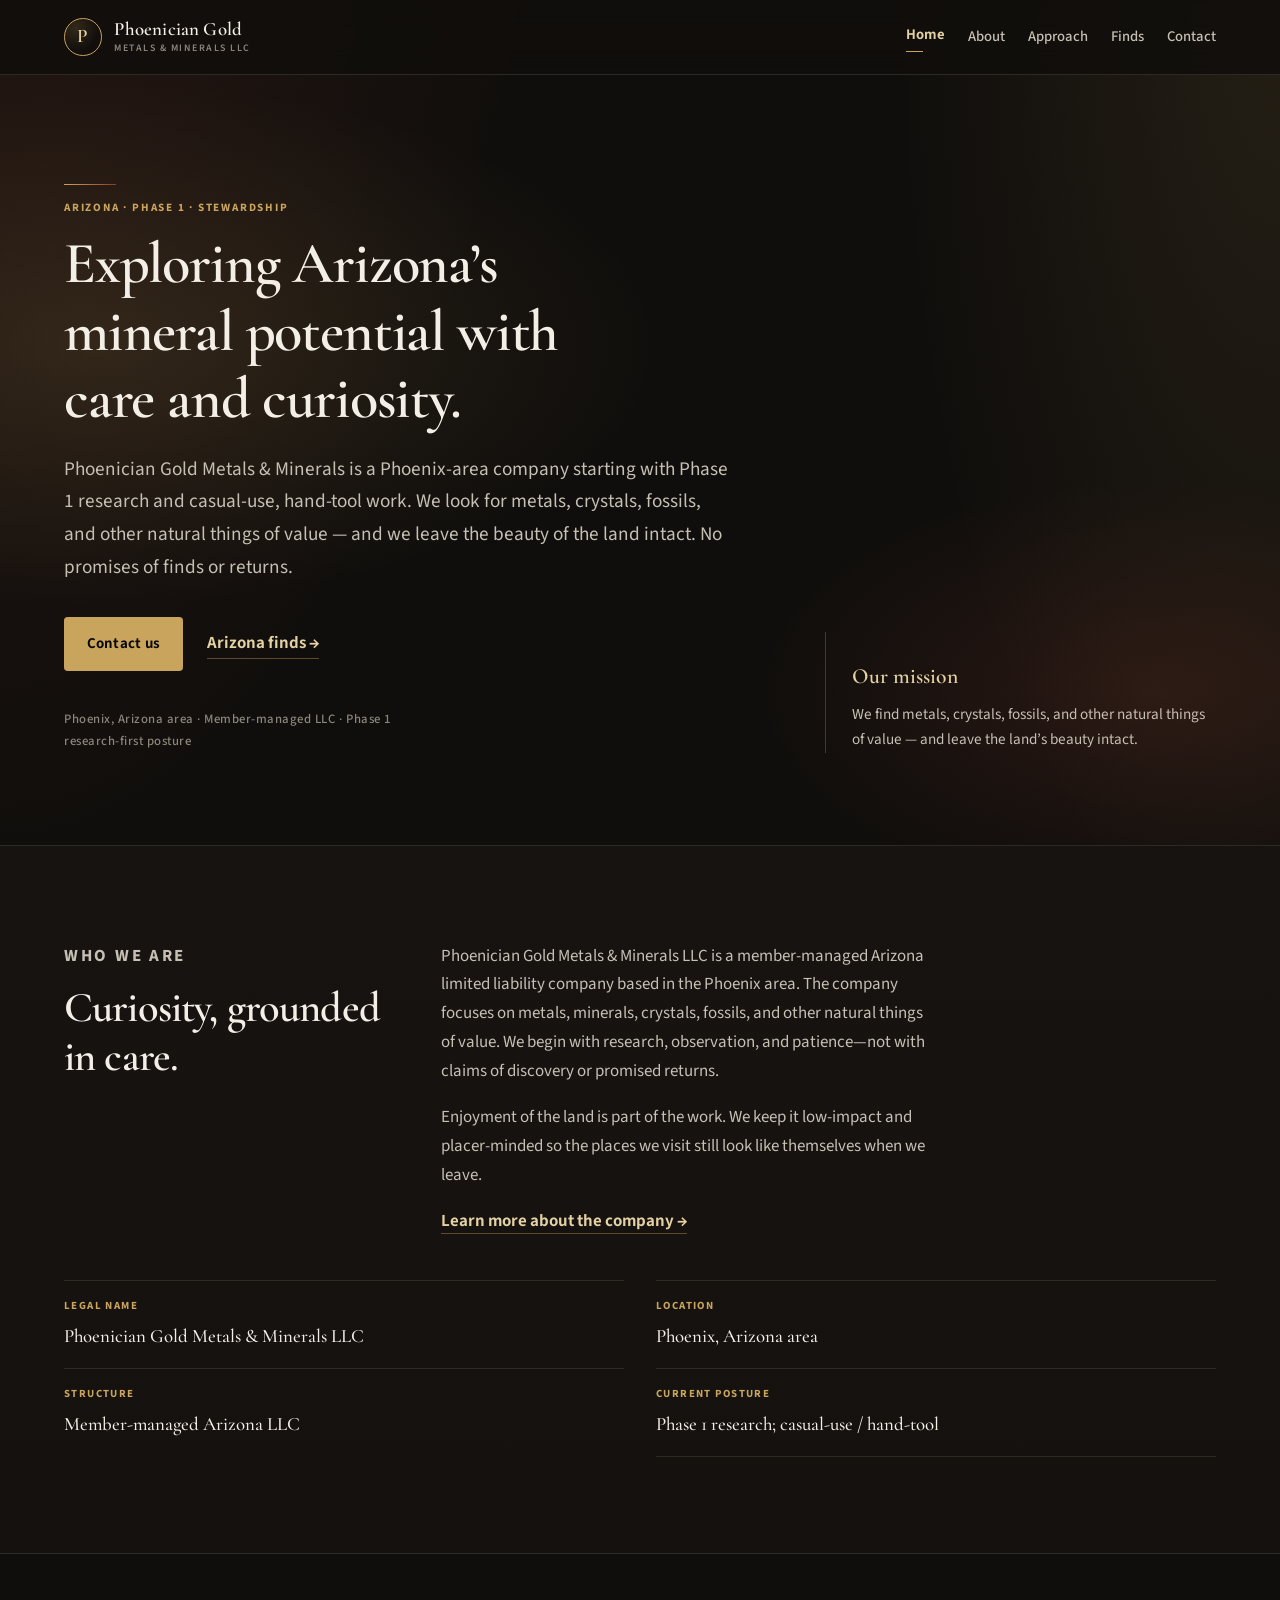
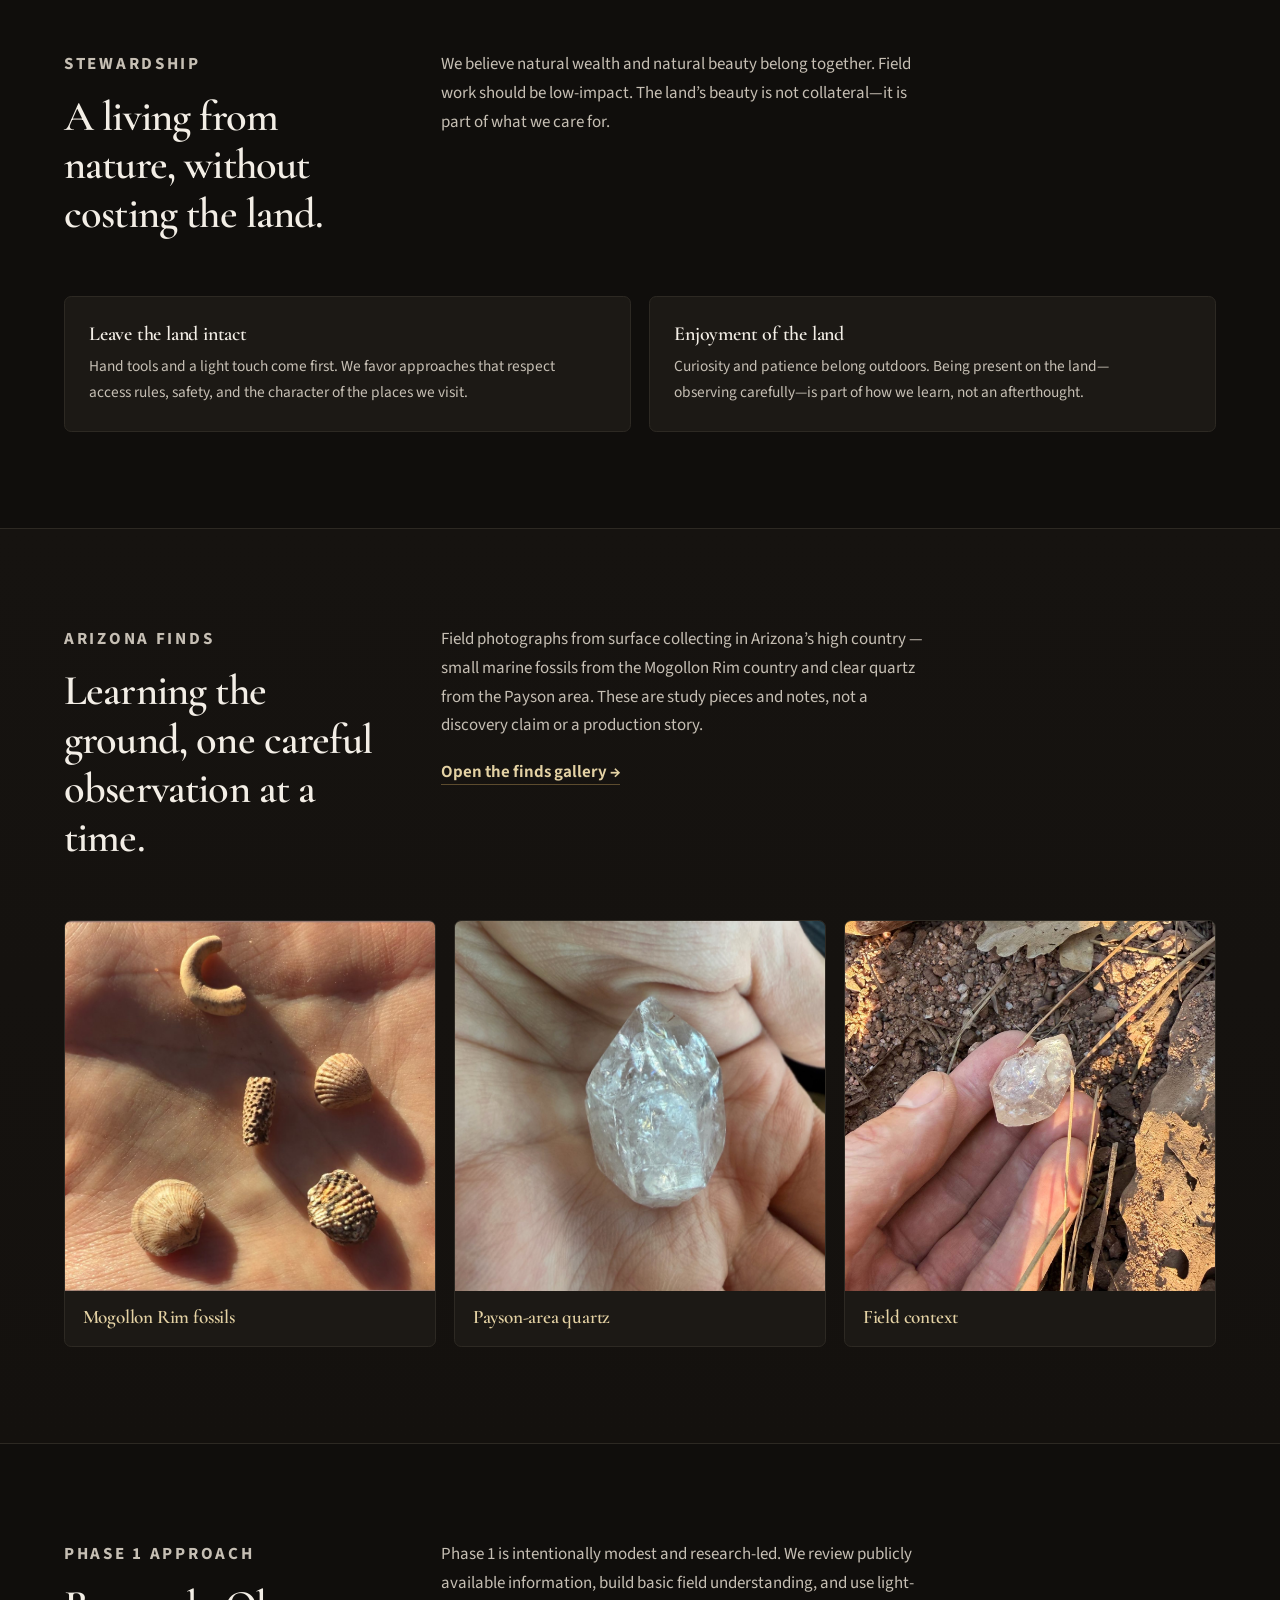
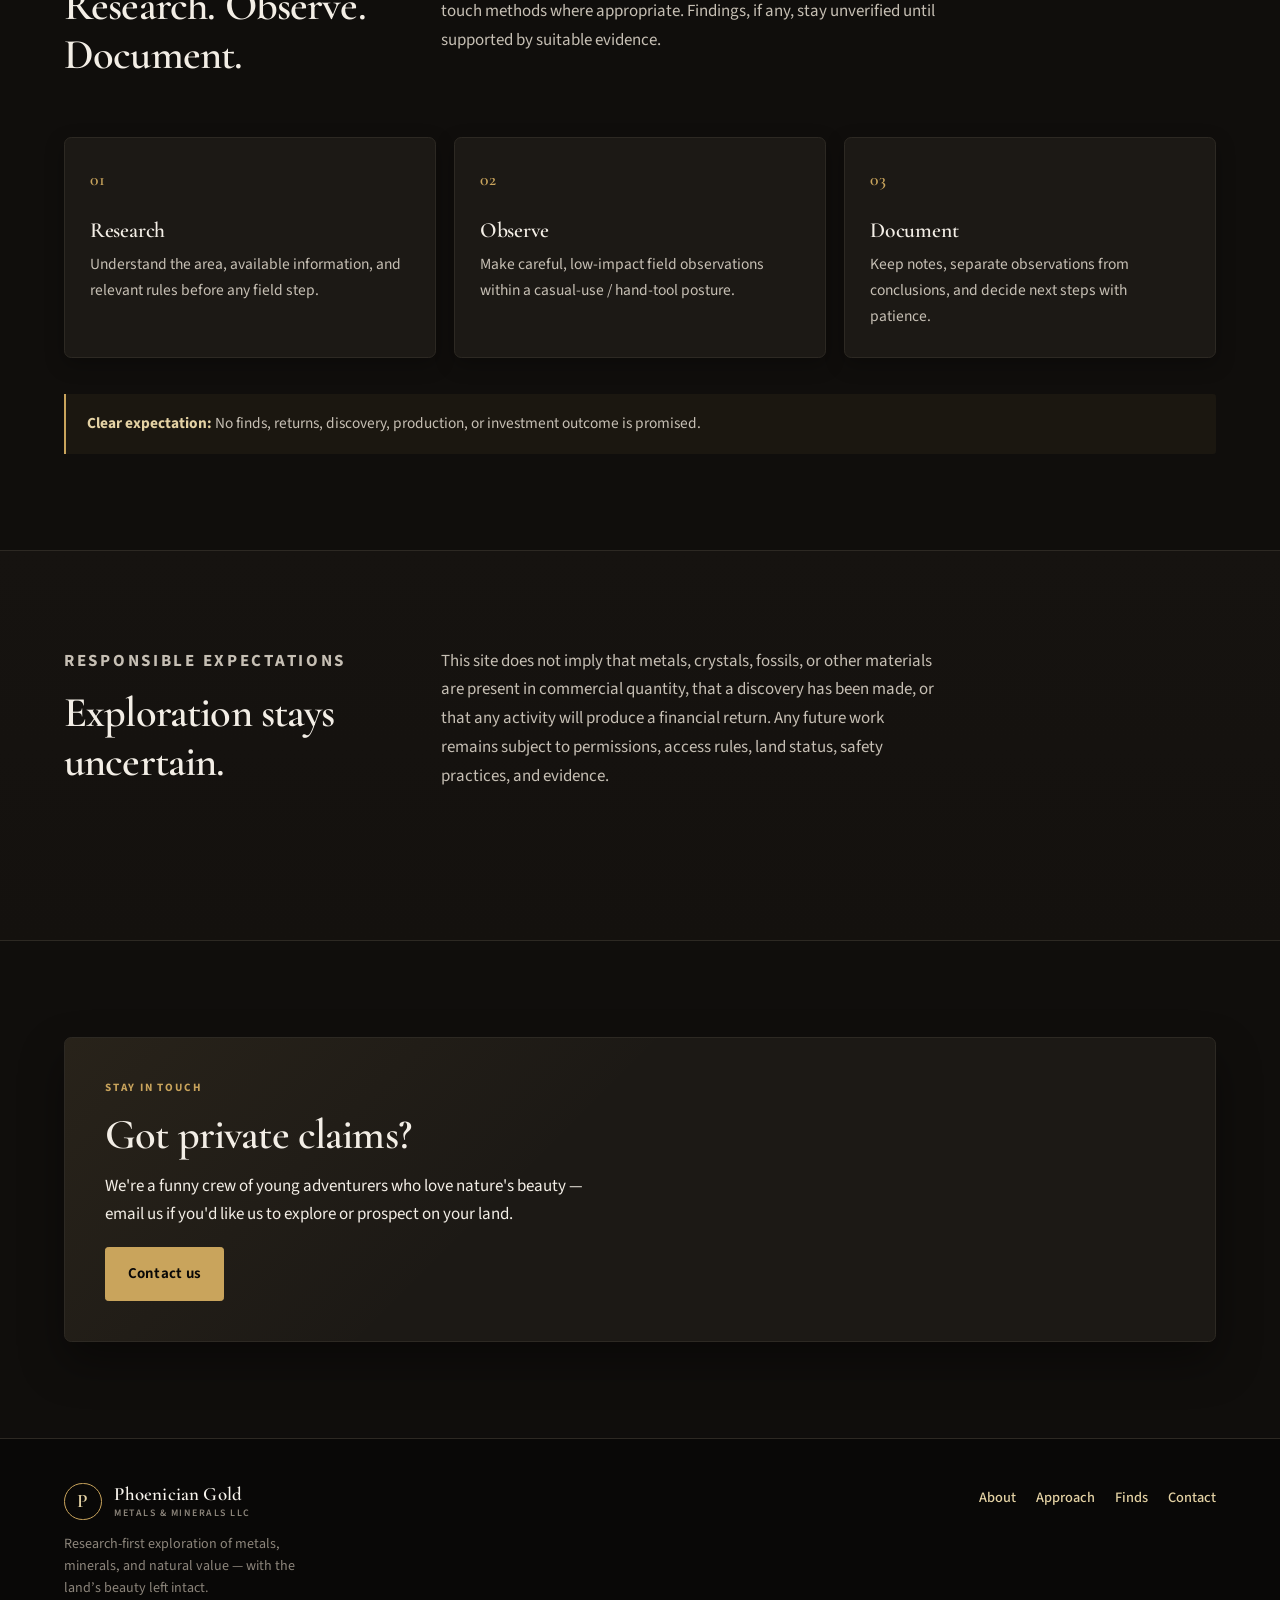
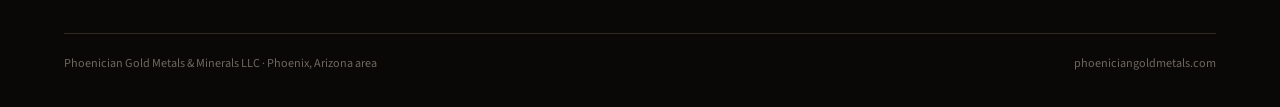
==== index.html @ 5706ebe1 "Update contact copy: live email invite for private claims Remove pending-mailbox wording; invite pri" ====
<!doctype html>
<html lang="en">
<head>
  <meta charset="utf-8">
  <meta name="viewport" content="width=device-width, initial-scale=1">
  <meta name="theme-color" content="#100e0c">
  <title>Phoenician Gold Metals & Minerals LLC | Arizona Mineral Exploration</title>
  <meta name="description" content="Phoenix-area company exploring metals, crystals, fossils, and other natural things of value with research-first Phase 1 care and a commitment to leave the land’s beauty intact. No promises of finds or returns.">
  <meta property="og:title" content="Phoenician Gold Metals & Minerals LLC | Arizona Mineral Exploration">
  <meta property="og:description" content="Phoenix-area company exploring metals, crystals, fossils, and other natural things of value with research-first Phase 1 care and a commitment to leave the land’s beauty intact. No promises of finds or returns.">
  <meta property="og:type" content="website">
  <meta property="og:url" content="https://phoeniciangoldmetals.com/">
  <link rel="stylesheet" href="css/styles.css">
</head>
<body>
  <a class="skip-link" href="#main-content">Skip to content</a>
  <header class="site-header">
    <div class="container nav-wrap">
      <a class="brand" href="index.html" aria-label="Phoenician Gold Metals & Minerals LLC home">
        <span class="brand-mark" aria-hidden="true">P</span>
        <span class="brand-text">
          <span class="brand-name">Phoenician Gold</span>
          <span class="brand-place">Metals &amp; Minerals LLC</span>
        </span>
      </a>
      <input class="nav-toggle-input" type="checkbox" id="nav-toggle">
      <label class="nav-toggle" for="nav-toggle" aria-label="Menu" aria-controls="site-nav"><span></span></label>
      <nav class="site-nav" id="site-nav" aria-label="Primary navigation">
        <ul class="nav-list">
          <li><a href="index.html" aria-current="page">Home</a></li>
          <li><a href="about.html">About</a></li>
          <li><a href="approach.html">Approach</a></li>
          <li><a href="finds.html">Finds</a></li>
          <li><a href="contact.html">Contact</a></li>
        </ul>
      </nav>
    </div>
  </header>

  <main id="main-content">
    <section class="hero">
      <div class="container hero-grid">
        <div class="hero-copy">
          <p class="eyebrow">Arizona · Phase 1 · Stewardship</p>
          <h1>Exploring Arizona’s mineral potential with care and curiosity.</h1>
          <p class="lede">Phoenician Gold Metals &amp; Minerals is a Phoenix-area company starting with Phase 1 research and casual-use, hand-tool work. We look for metals, crystals, fossils, and other natural things of value — and we leave the beauty of the land intact. No promises of finds or returns.</p>
          <div class="actions">
            <a class="button" href="contact.html">Contact us</a>
            <a class="text-link" href="finds.html">Arizona finds <span aria-hidden="true">→</span></a>
          </div>
          <p class="trust-line">Phoenix, Arizona area · Member-managed LLC · Phase 1 research-first posture</p>
        </div>
        <aside class="hero-aside" aria-label="Mission">
          <strong>Our mission</strong>
          <p>We find metals, crystals, fossils, and other natural things of value — and leave the land’s beauty intact.</p>
        </aside>
      </div>
    </section>

    <section class="section section-alt section-rule">
      <div class="container">
        <div class="section-intro">
          <div>
            <p class="eyebrow">Who we are</p>
            <h2>Curiosity, grounded in care.</h2>
          </div>
          <div>
            <p>Phoenician Gold Metals &amp; Minerals LLC is a member-managed Arizona limited liability company based in the Phoenix area. The company focuses on metals, minerals, crystals, fossils, and other natural things of value. We begin with research, observation, and patience—not with claims of discovery or promised returns.</p>
            <p>Enjoyment of the land is part of the work. We keep it low-impact and placer-minded so the places we visit still look like themselves when we leave.</p>
            <a class="text-link" href="about.html">Learn more about the company <span aria-hidden="true">→</span></a>
          </div>
        </div>
        <dl class="stat-list stat-grid">
          <div>
            <dt>Legal name</dt>
            <dd>Phoenician Gold Metals &amp; Minerals LLC</dd>
          </div>
          <div>
            <dt>Location</dt>
            <dd>Phoenix, Arizona area</dd>
          </div>
          <div>
            <dt>Structure</dt>
            <dd>Member-managed Arizona LLC</dd>
          </div>
          <div>
            <dt>Current posture</dt>
            <dd>Phase 1 research; casual-use / hand-tool</dd>
          </div>
        </dl>
      </div>
    </section>

    <section class="section section-rule">
      <div class="container">
        <div class="section-intro">
          <div>
            <p class="eyebrow">Stewardship</p>
            <h2>A living from nature, without costing the land.</h2>
          </div>
          <div>
            <p>We believe natural wealth and natural beauty belong together. Field work should be low-impact. The land’s beauty is not collateral—it is part of what we care for.</p>
          </div>
        </div>
        <div class="steward-band">
          <article class="steward-item">
            <h3>Leave the land intact</h3>
            <p>Hand tools and a light touch come first. We favor approaches that respect access rules, safety, and the character of the places we visit.</p>
          </article>
          <article class="steward-item">
            <h3>Enjoyment of the land</h3>
            <p>Curiosity and patience belong outdoors. Being present on the land—observing carefully—is part of how we learn, not an afterthought.</p>
          </article>
        </div>
      </div>
    </section>

    <section class="section section-alt section-rule">
      <div class="container">
        <div class="section-intro">
          <div>
            <p class="eyebrow">Arizona finds</p>
            <h2>Learning the ground, one careful observation at a time.</h2>
          </div>
          <div>
            <p>Field photographs from surface collecting in Arizona’s high country — small marine fossils from the Mogollon Rim country and clear quartz from the Payson area. These are study pieces and notes, not a discovery claim or a production story.</p>
            <a class="text-link" href="finds.html">Open the finds gallery <span aria-hidden="true">→</span></a>
          </div>
        </div>
        <div class="teaser-grid">
          <a class="teaser-card" href="finds.html#fossils">
            <div class="find-frame">
              <img src="images/finds/fossils-hand.jpg" alt="Small marine fossils held in an open palm" width="660" height="1173" loading="lazy">
            </div>
            <h3>Mogollon Rim fossils</h3>
          </a>
          <a class="teaser-card" href="finds.html#quartz">
            <div class="find-frame">
              <img src="images/finds/quartz-palm.jpg" alt="Clear quartz crystal point resting in a palm" width="800" height="1067" loading="lazy">
            </div>
            <h3>Payson-area quartz</h3>
          </a>
          <a class="teaser-card" href="finds.html#quartz">
            <div class="find-frame find-frame-low">
              <img src="images/finds/quartz-field.jpg" alt="Clear quartz crystal on reddish Arizona soil among pine needles" width="800" height="1067" loading="lazy">
            </div>
            <h3>Field context</h3>
          </a>
        </div>
      </div>
    </section>

    <section class="section section-rule">
      <div class="container">
        <div class="section-intro">
          <div>
            <p class="eyebrow">Phase 1 approach</p>
            <h2>Research. Observe. Document.</h2>
          </div>
          <div>
            <p>Phase 1 is intentionally modest and research-led. We review publicly available information, build basic field understanding, and use light-touch methods where appropriate. Findings, if any, stay unverified until supported by suitable evidence.</p>
          </div>
        </div>
        <div class="cards">
          <article class="card">
            <span class="card-number">01</span>
            <h3>Research</h3>
            <p>Understand the area, available information, and relevant rules before any field step.</p>
          </article>
          <article class="card">
            <span class="card-number">02</span>
            <h3>Observe</h3>
            <p>Make careful, low-impact field observations within a casual-use / hand-tool posture.</p>
          </article>
          <article class="card">
            <span class="card-number">03</span>
            <h3>Document</h3>
            <p>Keep notes, separate observations from conclusions, and decide next steps with patience.</p>
          </article>
        </div>
        <div class="callout">
          <strong>Clear expectation:</strong> No finds, returns, discovery, production, or investment outcome is promised.
        </div>
      </div>
    </section>

    <section class="section section-alt section-rule">
      <div class="container section-intro">
        <div>
          <p class="eyebrow">Responsible expectations</p>
          <h2>Exploration stays uncertain.</h2>
        </div>
        <div>
          <p>This site does not imply that metals, crystals, fossils, or other materials are present in commercial quantity, that a discovery has been made, or that any activity will produce a financial return. Any future work remains subject to permissions, access rules, land status, safety practices, and evidence.</p>
        </div>
      </div>
    </section>

    <section class="section section-rule cta-band">
      <div class="container contact-panel">
        <p class="eyebrow">Stay in touch</p>
        <h2>Got private claims?</h2>
        <p>We're a funny crew of young adventurers who love nature's beauty — email us if you'd like us to explore or prospect on your land.</p>
        <a class="button" href="contact.html">Contact us</a>
      </div>
    </section>
  </main>

  <footer class="site-footer">
    <div class="container">
      <div class="footer-grid">
        <div>
          <a class="brand" href="index.html">
            <span class="brand-mark" aria-hidden="true">P</span>
            <span class="brand-text">
              <span class="brand-name">Phoenician Gold</span>
              <span class="brand-place">Metals &amp; Minerals LLC</span>
            </span>
          </a>
          <p>Research-first exploration of metals, minerals, and natural value — with the land’s beauty left intact.</p>
        </div>
        <ul class="footer-links">
          <li><a href="about.html">About</a></li>
          <li><a href="approach.html">Approach</a></li>
          <li><a href="finds.html">Finds</a></li>
          <li><a href="contact.html">Contact</a></li>
        </ul>
      </div>
      <div class="footer-bottom">
        <span>Phoenician Gold Metals &amp; Minerals LLC · Phoenix, Arizona area</span>
        <span>phoeniciangoldmetals.com</span>
      </div>
    </div>
  </footer>
</body>
</html>
---- css/styles.css ----
/* Phoenician Gold Metals & Minerals LLC — dark Arizona theme */
@import url("https://fonts.googleapis.com/css2?family=Cormorant+Garamond:ital,wght@0,500;0,600;0,700;1,500;1,600&family=Source+Sans+3:ital,wght@0,400;0,500;0,600;0,700;1,400&display=swap");

:root {
  --void: #090807;
  --charcoal: #100e0c;
  --obsidian: #161310;
  --panel: #1c1915;
  --panel-2: #221e19;
  --ink: #f3eee6;
  --ink-soft: #c6bfb4;
  --ink-muted: #8c857b;
  --line: #2d2923;
  --line-gold: rgba(201, 164, 92, 0.28);
  --gold: #c9a45c;
  --gold-deep: #9a7840;
  --gold-soft: #e4d2a4;
  --canyon: #8a3d2d;
  --canyon-deep: #5a261d;
  --ember: #6e3226;
  --white: #f7f3ec;
  --max: 72rem;
  --radius: 0.2rem;
  --radius-lg: 0.45rem;
  --shadow: 0 1.25rem 2.75rem rgba(0, 0, 0, 0.38);
  --shadow-sm: 0 0.4rem 1.2rem rgba(0, 0, 0, 0.28);
  --header-h: 4.6rem;
}

*, *::before, *::after { box-sizing: border-box; }

html {
  scroll-behavior: smooth;
  color-scheme: dark;
  background: var(--void);
}

body {
  margin: 0;
  color: var(--ink);
  background:
    radial-gradient(ellipse 80% 50% at 0% -10%, rgba(138, 61, 45, 0.24), transparent 55%),
    radial-gradient(ellipse 60% 40% at 100% 0%, rgba(201, 164, 92, 0.11), transparent 50%),
    var(--charcoal);
  font-family: "Source Sans 3", ui-sans-serif, system-ui, -apple-system, "Segoe UI", sans-serif;
  font-size: 1.0625rem;
  line-height: 1.7;
  -webkit-font-smoothing: antialiased;
  text-rendering: optimizeLegibility;
}

img, svg { display: block; max-width: 100%; height: auto; }

h1, h2, h3, h4, p, ul, ol, dl { margin-top: 0; }

h1, h2, h3 {
  color: var(--ink);
  font-family: "Cormorant Garamond", "Times New Roman", serif;
  font-weight: 600;
  letter-spacing: -0.02em;
  line-height: 1.15;
}

h1 {
  font-size: clamp(2.35rem, 5.4vw, 3.65rem);
  max-width: 20ch;
  margin-bottom: 1.3rem;
}

h2 {
  font-size: clamp(1.85rem, 3.6vw, 2.65rem);
  margin-bottom: 0.85rem;
}

h3 {
  font-size: 1.35rem;
  margin-bottom: 0.5rem;
  letter-spacing: -0.01em;
}

p { max-width: 62ch; margin-bottom: 1.1rem; }
p:last-child { margin-bottom: 0; }

a {
  color: var(--gold);
  text-underline-offset: 0.2em;
  transition: color 0.15s ease;
}
a:hover { color: var(--gold-soft); }

:focus-visible {
  outline: 2px solid var(--gold);
  outline-offset: 3px;
}

.skip-link {
  position: absolute;
  left: 1rem;
  top: -6rem;
  z-index: 100;
  padding: 0.65rem 1rem;
  border-radius: var(--radius);
  color: var(--void);
  background: var(--gold);
  font-weight: 600;
  text-decoration: none;
}
.skip-link:focus { top: 1rem; }

.visually-hidden {
  position: absolute;
  width: 1px;
  height: 1px;
  padding: 0;
  margin: -1px;
  overflow: hidden;
  clip: rect(0, 0, 0, 0);
  white-space: nowrap;
  border: 0;
}

.container {
  width: min(calc(100% - 2.75rem), var(--max));
  margin-inline: auto;
}

/* ——— Header ——— */
.site-header {
  position: sticky;
  top: 0;
  z-index: 50;
  border-bottom: 1px solid var(--line);
  background: rgba(16, 14, 12, 0.88);
  backdrop-filter: blur(14px);
  -webkit-backdrop-filter: blur(14px);
}

.nav-wrap {
  display: flex;
  align-items: center;
  justify-content: space-between;
  gap: 1.5rem;
  min-height: var(--header-h);
}

.brand {
  display: inline-flex;
  align-items: center;
  gap: 0.8rem;
  color: var(--ink);
  text-decoration: none;
}
.brand:hover { color: var(--ink); }

.brand-mark {
  display: grid;
  place-items: center;
  width: 2.35rem;
  height: 2.35rem;
  border: 1px solid var(--gold);
  border-radius: 50%;
  color: var(--gold-soft);
  font-family: "Cormorant Garamond", Georgia, serif;
  font-size: 1.2rem;
  font-weight: 600;
  background: radial-gradient(circle at 30% 25%, rgba(201, 164, 92, 0.18), transparent 62%);
}

.brand-text { display: grid; line-height: 1.15; }

.brand-name {
  font-family: "Cormorant Garamond", Georgia, serif;
  font-size: 1.18rem;
  font-weight: 600;
  letter-spacing: 0.01em;
}

.brand-place {
  margin-top: 0.16rem;
  color: var(--ink-muted);
  font-size: 0.62rem;
  font-weight: 600;
  letter-spacing: 0.15em;
  text-transform: uppercase;
}

.nav-toggle-input {
  position: absolute;
  width: 1px;
  height: 1px;
  overflow: hidden;
  clip: rect(0 0 0 0);
}

.nav-toggle {
  display: none;
  width: 2.6rem;
  height: 2.4rem;
  border: 1px solid var(--line);
  border-radius: var(--radius);
  background: var(--panel);
  cursor: pointer;
}

.nav-toggle span,
.nav-toggle span::before,
.nav-toggle span::after {
  display: block;
  width: 1.1rem;
  height: 1.5px;
  margin-inline: auto;
  background: var(--gold-soft);
  position: relative;
}
.nav-toggle span::before,
.nav-toggle span::after {
  content: "";
  position: absolute;
  left: 0;
}
.nav-toggle span::before { top: -6px; }
.nav-toggle span::after { top: 6px; }

.nav-list {
  display: flex;
  align-items: center;
  gap: clamp(0.7rem, 1.8vw, 1.7rem);
  margin: 0;
  padding: 0;
  list-style: none;
}

.nav-list a {
  display: block;
  padding: 0.45rem 0;
  color: var(--ink-soft);
  font-size: 0.92rem;
  font-weight: 500;
  text-decoration: none;
  transition: color 0.15s ease;
}
.nav-list a:hover { color: var(--ink); }
.nav-list a[aria-current="page"] {
  color: var(--gold-soft);
  font-weight: 650;
}
.nav-list a[aria-current="page"]::after {
  display: block;
  width: 1.1rem;
  height: 1px;
  margin-top: 0.22rem;
  background: var(--gold);
  content: "";
}

/* ——— Type helpers ——— */
.eyebrow {
  margin-bottom: 0.85rem;
  color: var(--gold);
  font-size: 0.7rem;
  font-weight: 700;
  letter-spacing: 0.16em;
  text-transform: uppercase;
}

.lede {
  color: var(--ink-soft);
  font-size: clamp(1.06rem, 1.9vw, 1.2rem);
  line-height: 1.7;
  max-width: 48rem;
}

/* ——— Hero ——— */
.hero {
  position: relative;
  padding: clamp(4rem, 9vw, 7.25rem) 0 clamp(3.75rem, 8vw, 5.75rem);
  overflow: hidden;
}

.hero::before {
  position: absolute;
  inset: 0;
  background:
    radial-gradient(ellipse 70% 55% at 8% 35%, rgba(201, 164, 92, 0.14), transparent 62%),
    radial-gradient(ellipse 45% 40% at 90% 80%, rgba(110, 50, 38, 0.28), transparent 68%);
  pointer-events: none;
  content: "";
}

.hero-grid {
  position: relative;
  display: grid;
  align-items: end;
  grid-template-columns: minmax(0, 1.2fr) minmax(15rem, 0.7fr);
  gap: clamp(2rem, 7vw, 6.5rem);
}

.hero-copy { position: relative; padding-top: 0.5rem; }

.hero-copy::before {
  position: absolute;
  top: -0.35rem;
  left: 0;
  width: 3.25rem;
  height: 1px;
  background: linear-gradient(90deg, var(--gold), var(--canyon));
  content: "";
}

.hero-aside {
  padding: 1.65rem 0 0 1.65rem;
  border-left: 1px solid var(--line-gold);
}

.hero-aside p {
  color: var(--ink-soft);
  font-size: 0.95rem;
  line-height: 1.65;
}

.hero-aside strong {
  display: block;
  margin-bottom: 0.45rem;
  color: var(--gold-soft);
  font-family: "Cormorant Garamond", Georgia, serif;
  font-size: 1.35rem;
  font-weight: 600;
}

.actions {
  display: flex;
  align-items: center;
  flex-wrap: wrap;
  gap: 1rem 1.5rem;
  margin-top: 2.1rem;
}

.button {
  display: inline-block;
  padding: 0.82rem 1.35rem;
  border: 1px solid var(--gold);
  border-radius: var(--radius);
  color: var(--void);
  background: var(--gold);
  font-size: 0.94rem;
  font-weight: 650;
  letter-spacing: 0.02em;
  text-decoration: none;
  transition: background 0.15s ease, border-color 0.15s ease, color 0.15s ease, transform 0.15s ease;
}
.button:hover {
  border-color: var(--gold-soft);
  color: var(--void);
  background: var(--gold-soft);
}
.button:active { transform: translateY(1px); }

.button-ghost {
  color: var(--gold-soft);
  background: transparent;
}
.button-ghost:hover {
  color: var(--void);
  background: var(--gold-soft);
}

.text-link {
  color: var(--gold-soft);
  font-weight: 650;
  text-decoration: none;
  border-bottom: 1px solid rgba(201, 164, 92, 0.4);
}
.text-link:hover {
  color: var(--ink);
  border-bottom-color: var(--ink);
}

.trust-line {
  margin-top: 2.4rem;
  color: var(--ink-muted);
  font-size: 0.8rem;
  font-weight: 500;
  letter-spacing: 0.04em;
}

/* ——— Sections ——— */
.section { padding: clamp(3.75rem, 8vw, 6rem) 0; }
.section-alt {
  background: linear-gradient(180deg, var(--obsidian), #14110e);
}
.section-rule { border-top: 1px solid var(--line); }

.section-intro {
  display: grid;
  grid-template-columns: minmax(11rem, 0.42fr) minmax(0, 1fr);
  gap: clamp(1.5rem, 4vw, 3.25rem);
  margin-bottom: 2.75rem;
  align-items: start;
}

.section-intro h2 { max-width: 16ch; }
.section-intro p {
  color: var(--ink-soft);
  font-size: 1.06rem;
}

/* ——— Cards ——— */
.cards {
  display: grid;
  grid-template-columns: repeat(3, 1fr);
  gap: 1.15rem;
}

.card {
  padding: 1.7rem 1.55rem;
  border: 1px solid var(--line);
  border-radius: var(--radius-lg);
  background: var(--panel);
  box-shadow: var(--shadow-sm);
}

.section-alt .card { background: var(--panel-2); }

.card-number {
  display: block;
  margin-bottom: 1.4rem;
  color: var(--gold);
  font-family: "Cormorant Garamond", Georgia, serif;
  font-size: 1.1rem;
  font-weight: 600;
  letter-spacing: 0.04em;
}

.card p {
  margin-bottom: 0;
  color: var(--ink-soft);
  font-size: 0.97rem;
}

/* ——— Callout ——— */
.callout {
  margin-top: 2.25rem;
  padding: 1.1rem 1.3rem;
  border-left: 2px solid var(--gold);
  border-radius: 0 var(--radius) var(--radius) 0;
  color: var(--ink-soft);
  background: rgba(201, 164, 92, 0.06);
  font-size: 0.96rem;
  line-height: 1.6;
}
.callout strong { color: var(--gold-soft); }

/* ——— Stewardship band ——— */
.steward-band {
  display: grid;
  grid-template-columns: repeat(2, 1fr);
  gap: 1.15rem;
}

.steward-item {
  padding: 1.6rem 1.5rem;
  border: 1px solid var(--line);
  border-radius: var(--radius-lg);
  background: var(--panel);
}

.steward-item h3 {
  margin-bottom: 0.45rem;
  font-size: 1.25rem;
}

.steward-item p {
  margin: 0;
  color: var(--ink-soft);
  font-size: 0.96rem;
}

/* ——— Page hero ——— */
.page-hero {
  padding: clamp(3.4rem, 8vw, 5.5rem) 0 3.15rem;
  border-bottom: 1px solid var(--line);
  background:
    radial-gradient(ellipse 50% 80% at 100% 0%, rgba(201, 164, 92, 0.08), transparent 55%),
    radial-gradient(ellipse 40% 50% at 0% 100%, rgba(110, 50, 38, 0.14), transparent 60%);
}

.page-hero h1 {
  max-width: 18ch;
  margin-bottom: 1rem;
}

.page-hero .lede { max-width: 44rem; }

/* ——— Prose ——— */
.prose { padding: clamp(3.25rem, 6.5vw, 5rem) 0; }

.prose-grid {
  display: grid;
  grid-template-columns: minmax(11rem, 0.4fr) minmax(0, 1fr);
  gap: clamp(1.5rem, 4vw, 3.25rem);
  align-items: start;
}

.prose h2 { font-size: clamp(1.65rem, 2.6vw, 2.05rem); }
.prose h3 { margin-top: 2rem; }
.prose p, .prose li { color: var(--ink-soft); }
.prose ul { padding-left: 1.25rem; margin-bottom: 1.1rem; }
.prose li { margin-bottom: 0.4rem; }

/* ——— Stats ——— */
.stat-list {
  display: grid;
  gap: 0;
  margin: 0;
}

.stat-list div {
  padding: 1rem 0;
  border-top: 1px solid var(--line);
}
.stat-list div:last-child { border-bottom: 1px solid var(--line); }

.stat-list dt {
  color: var(--gold);
  font-size: 0.68rem;
  font-weight: 700;
  letter-spacing: 0.13em;
  text-transform: uppercase;
}

.stat-list dd {
  margin: 0.28rem 0 0;
  color: var(--ink);
  font-family: "Cormorant Garamond", Georgia, serif;
  font-size: 1.18rem;
  font-weight: 500;
}

.stat-list.stat-grid {
  display: grid;
  grid-template-columns: repeat(2, 1fr);
  gap: 0 2rem;
}

/* ——— Contact panel ——— */
.contact-panel {
  max-width: 42rem;
  padding: clamp(1.6rem, 4vw, 2.5rem);
  border: 1px solid var(--line);
  border-radius: var(--radius-lg);
  background: var(--panel);
  box-shadow: var(--shadow);
}

.contact-panel h2 { margin-bottom: 0.75rem; }

.email {
  display: inline-block;
  margin: 0.5rem 0 1rem;
  color: var(--gold-soft);
  font-family: "Cormorant Garamond", Georgia, serif;
  font-size: clamp(1.2rem, 2.8vw, 1.7rem);
  font-weight: 600;
  letter-spacing: -0.01em;
  text-decoration: none;
  word-break: break-all;
}
.email:hover { color: var(--gold); }

.pending {
  color: var(--ink-soft);
  font-size: 0.92rem;
  line-height: 1.6;
}

.pending strong { color: var(--gold-soft); }

/* ——— CTA band ——— */
.cta-band .contact-panel {
  max-width: none;
  background:
    linear-gradient(135deg, rgba(201, 164, 92, 0.07), transparent 42%),
    var(--panel);
}

/* ——— Finds gallery ——— */
.finds-intro {
  max-width: 48rem;
}

.finds-block + .finds-block {
  margin-top: clamp(3rem, 6vw, 4.5rem);
}

.finds-block header {
  margin-bottom: 1.5rem;
}

.finds-grid {
  display: grid;
  grid-template-columns: repeat(2, 1fr);
  gap: 1.25rem;
}

.finds-grid-3 {
  grid-template-columns: repeat(3, 1fr);
}

.find-card {
  margin: 0;
  border: 1px solid var(--line);
  border-radius: var(--radius-lg);
  background: var(--panel);
  overflow: hidden;
  box-shadow: var(--shadow-sm);
}

.find-frame {
  background: var(--void);
  overflow: hidden;
}

.find-frame img {
  width: 100%;
  height: auto;
}

.teaser-card .find-frame {
  aspect-ratio: 1;
}

.teaser-card .find-frame img {
  width: 100%;
  height: 100%;
  object-fit: cover;
  object-position: center;
}

.teaser-card .find-frame-low img {
  object-position: center 72%;
}

.find-card figcaption {
  padding: 1.2rem 1.25rem 1.35rem;
}

.find-card h3 {
  margin-bottom: 0.4rem;
  font-size: 1.28rem;
}

.find-card p {
  margin: 0;
  color: var(--ink-soft);
  font-size: 0.94rem;
  max-width: none;
}

.find-meta {
  display: block;
  margin-bottom: 0.35rem;
  color: var(--gold);
  font-size: 0.68rem;
  font-weight: 700;
  letter-spacing: 0.12em;
  text-transform: uppercase;
}

.teaser-grid {
  display: grid;
  grid-template-columns: repeat(3, 1fr);
  gap: 1.15rem;
}

.teaser-card {
  display: block;
  text-decoration: none;
  color: inherit;
  border: 1px solid var(--line);
  border-radius: var(--radius-lg);
  overflow: hidden;
  background: var(--panel);
  transition: border-color 0.15s ease, transform 0.15s ease;
}
.teaser-card:hover {
  border-color: var(--line-gold);
  color: inherit;
  transform: translateY(-2px);
}

.teaser-card h3 {
  margin: 0;
  padding: 0.95rem 1.1rem 1.1rem;
  font-size: 1.2rem;
  color: var(--gold-soft);
}

/* ——— Footer ——— */
.site-footer {
  padding: 2.75rem 0 2rem;
  background: var(--void);
  color: var(--ink-muted);
  border-top: 1px solid var(--line);
}

.footer-grid {
  display: flex;
  align-items: flex-start;
  justify-content: space-between;
  gap: 2rem;
}

.site-footer .brand { color: var(--white); }
.site-footer .brand:hover { color: var(--white); }
.site-footer .brand-mark {
  border-color: var(--gold);
  color: var(--gold-soft);
  background: transparent;
}
.site-footer .brand-place,
.site-footer p {
  color: var(--ink-muted);
}
.site-footer p {
  margin: 0.85rem 0 0;
  font-size: 0.88rem;
  max-width: 34ch;
  line-height: 1.55;
}

.footer-links {
  display: flex;
  flex-wrap: wrap;
  gap: 0.85rem 1.25rem;
  margin: 0;
  padding: 0;
  list-style: none;
}
.footer-links a {
  color: var(--gold-soft);
  font-size: 0.9rem;
  font-weight: 500;
  text-decoration: none;
  border-bottom: 1px solid transparent;
}
.footer-links a:hover {
  color: var(--gold);
  border-bottom-color: rgba(201, 164, 92, 0.45);
}

.footer-bottom {
  display: flex;
  justify-content: space-between;
  gap: 1rem;
  margin-top: 2.1rem;
  padding-top: 1.25rem;
  border-top: 1px solid var(--line);
  color: #6d675e;
  font-size: 0.76rem;
}

/* ——— Responsive ——— */
@media (max-width: 880px) {
  .container { width: min(calc(100% - 2rem), var(--max)); }

  .nav-wrap {
    flex-wrap: wrap;
    min-height: 4.1rem;
    padding: 0.65rem 0;
  }

  .nav-toggle { display: grid; place-items: center; }

  .site-nav {
    display: none;
    flex-basis: 100%;
    padding-bottom: 0.75rem;
  }

  .nav-toggle-input:checked ~ .site-nav { display: block; }

  .nav-list {
    flex-direction: column;
    align-items: flex-start;
    gap: 0.15rem;
  }

  .nav-list a {
    padding: 0.55rem 0;
    font-size: 1rem;
  }

  .hero-grid,
  .section-intro,
  .prose-grid,
  .steward-band,
  .stat-list.stat-grid,
  .finds-grid,
  .finds-grid-3,
  .teaser-grid {
    grid-template-columns: 1fr;
    gap: 1.75rem;
  }

  .hero { padding-top: 3.25rem; }

  .hero-aside {
    padding: 1.35rem 0 0;
    border-top: 1px solid var(--line-gold);
    border-left: 0;
  }

  .section-intro { margin-bottom: 2rem; }
  .section-intro h2,
  .page-hero h1,
  h1 { max-width: none; }

  .cards { grid-template-columns: 1fr; }

  .footer-grid,
  .footer-bottom { flex-direction: column; }
}

@media (min-width: 640px) and (max-width: 880px) {
  .finds-grid,
  .teaser-grid { grid-template-columns: repeat(2, 1fr); }
}

@media (prefers-reduced-motion: reduce) {
  html { scroll-behavior: auto; }
  .button, a, .teaser-card { transition: none; }
  .teaser-card:hover { transform: none; }
}

@media (prefers-contrast: more) {
  :root {
    --ink-soft: #ddd6cb;
    --ink-muted: #b5aea3;
    --line: #5a5348;
    --gold: #e0be72;
  }
}
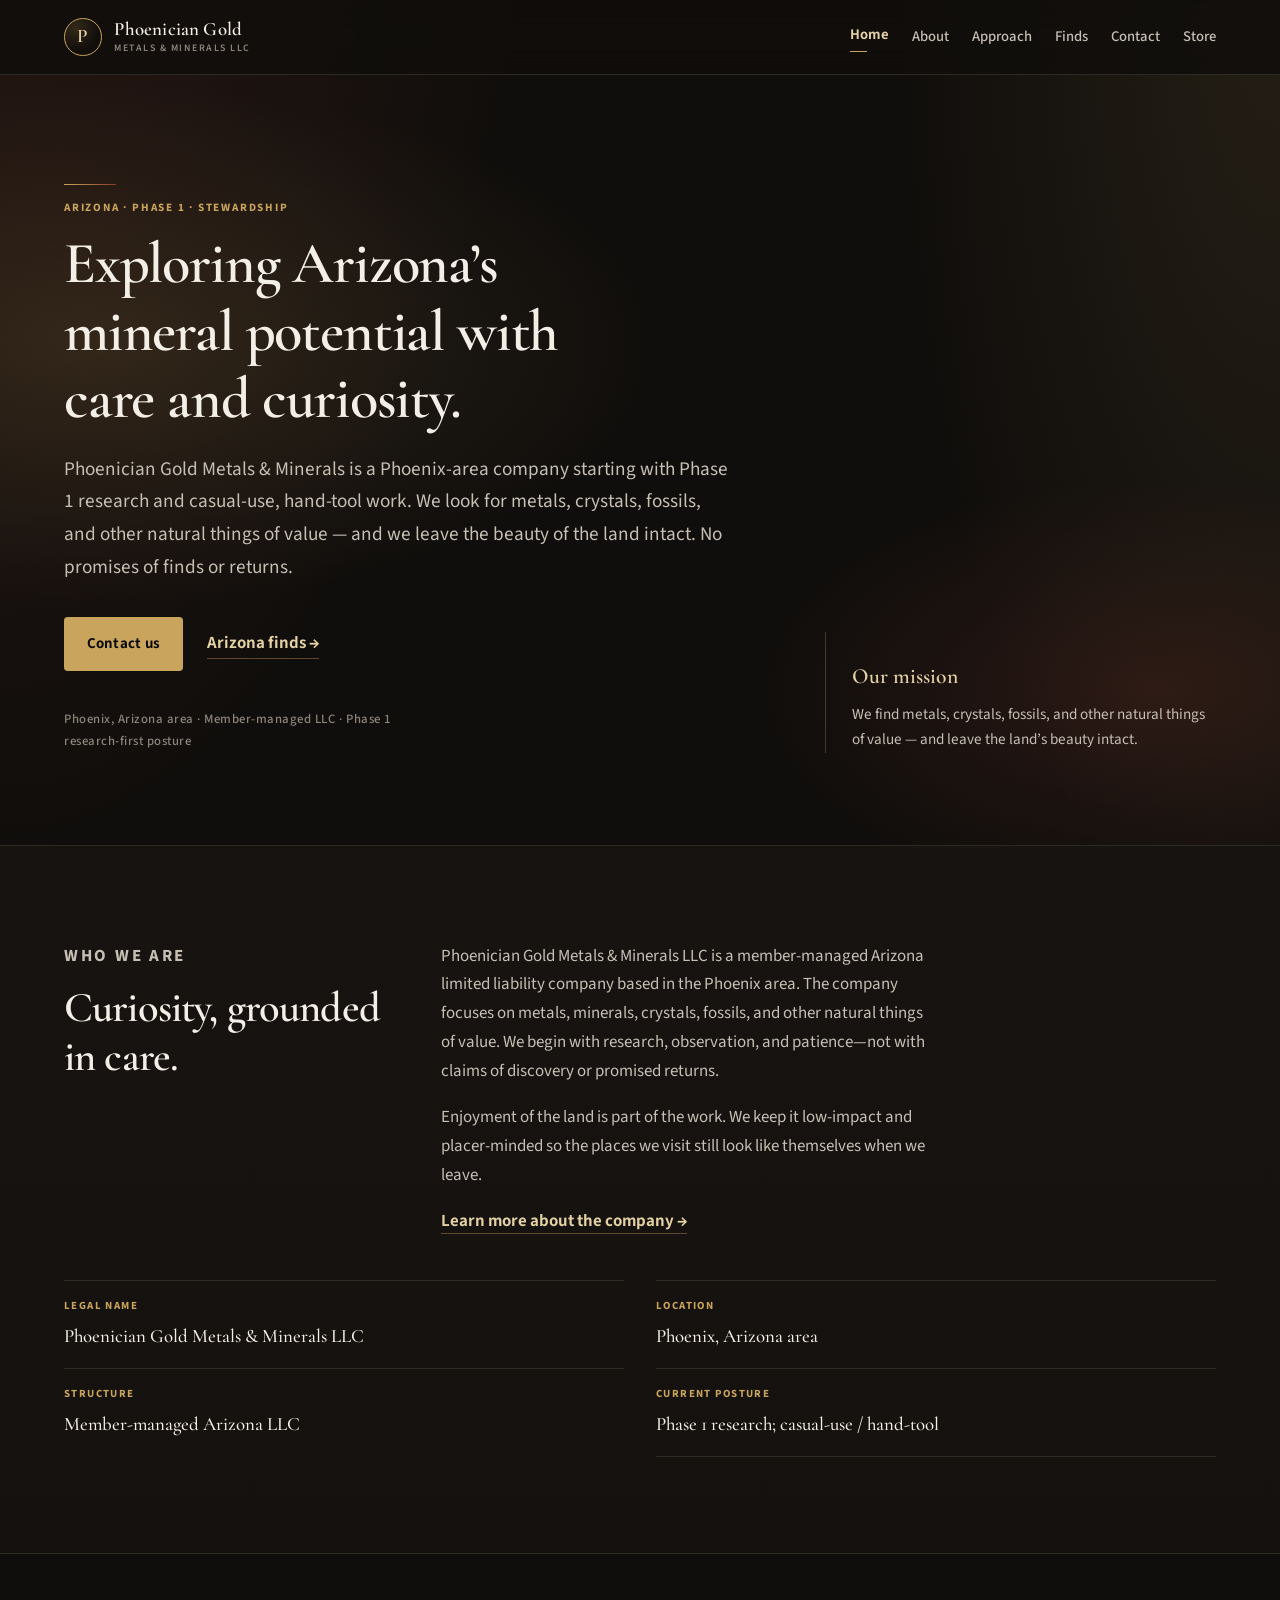
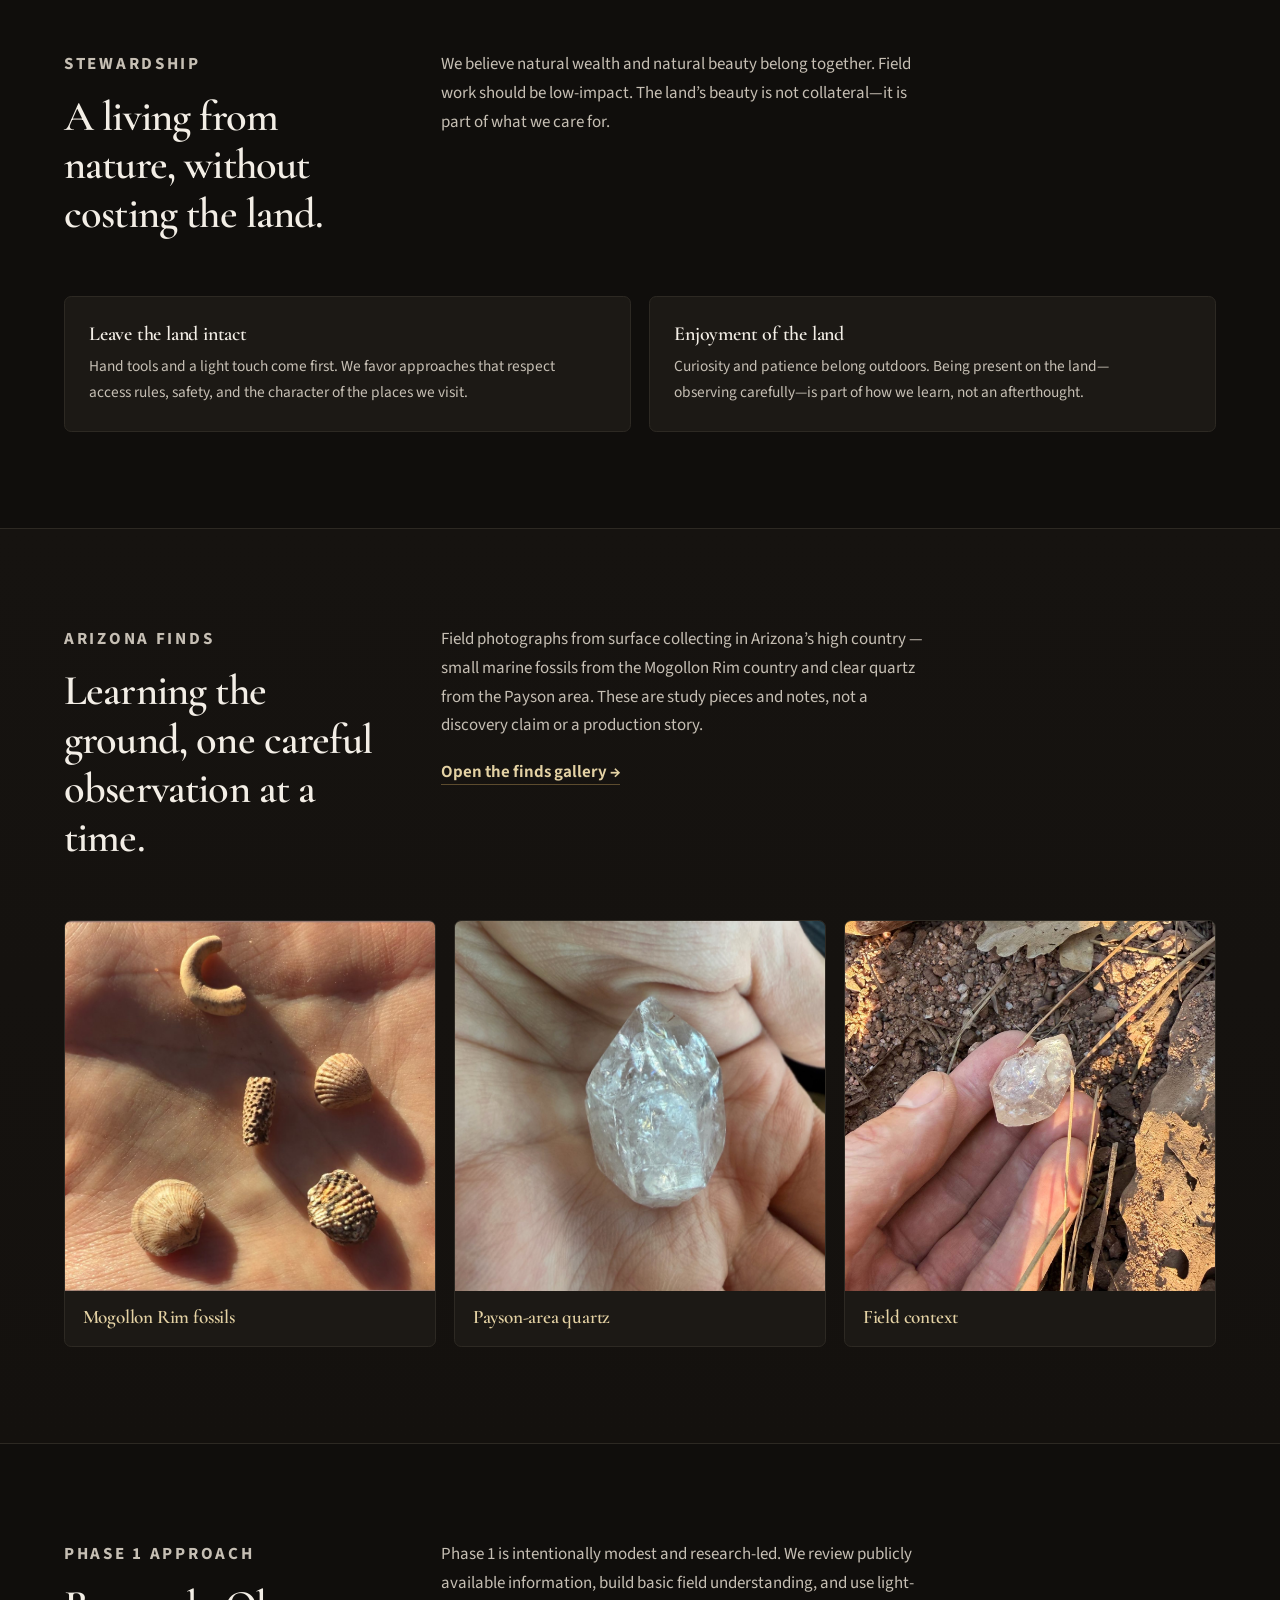
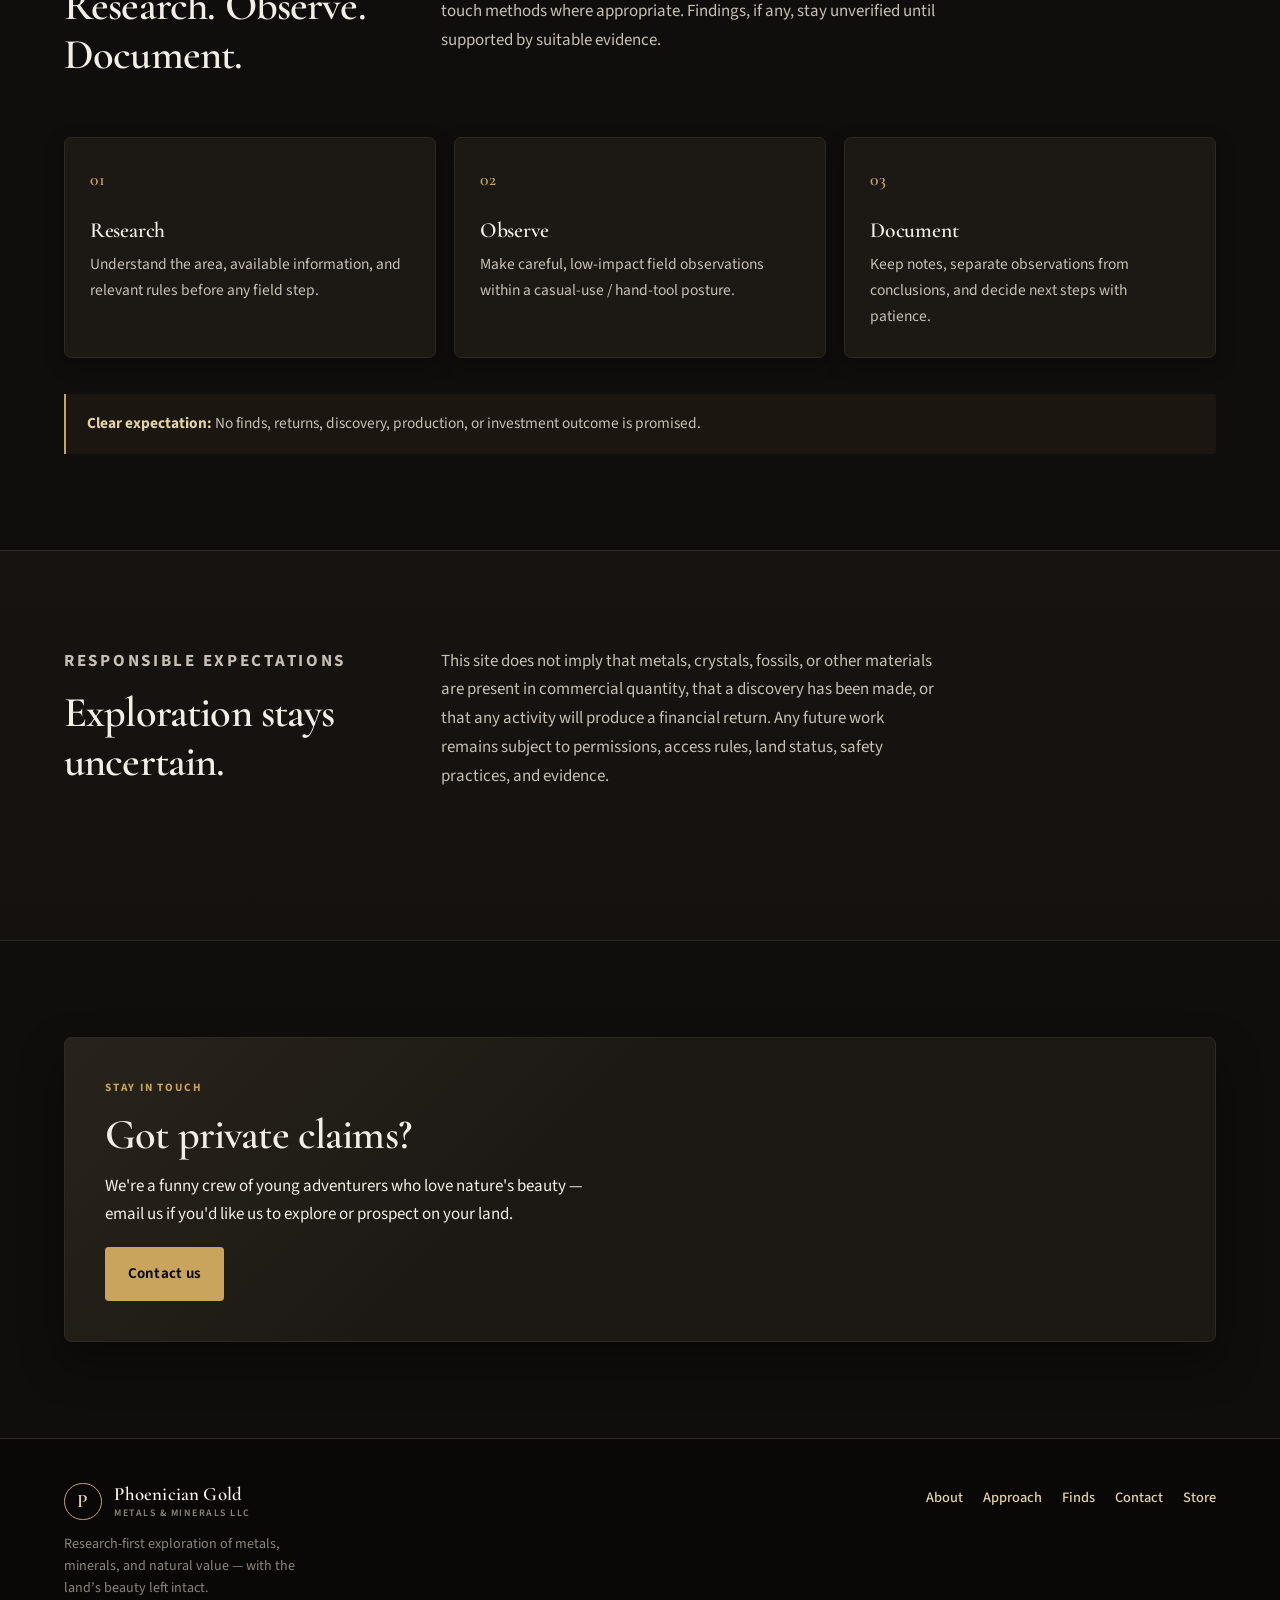
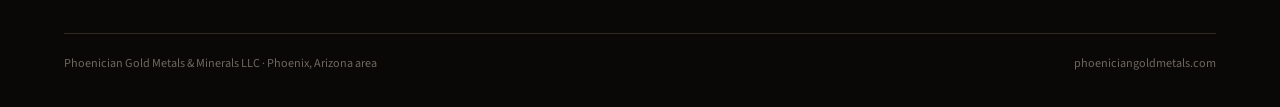
==== commit 233c085a: "Add a Phase 1 store page with placeholder product cards. Wire Store into the header and footer on ev" ====
--- a/index.html
+++ b/index.html
@@ -32,6 +32,7 @@
           <li><a href="approach.html">Approach</a></li>
           <li><a href="finds.html">Finds</a></li>
           <li><a href="contact.html">Contact</a></li>
+          <li><a href="store.html">Store</a></li>
         </ul>
       </nav>
     </div>
@@ -224,6 +225,7 @@
           <li><a href="approach.html">Approach</a></li>
           <li><a href="finds.html">Finds</a></li>
           <li><a href="contact.html">Contact</a></li>
+          <li><a href="store.html">Store</a></li>
         </ul>
       </div>
       <div class="footer-bottom">
--- a/css/styles.css
+++ b/css/styles.css
@@ -364,6 +364,22 @@
   background: var(--gold-soft);
 }
 
+.button-soon,
+a.button[aria-disabled="true"] {
+  color: var(--ink-muted);
+  background: transparent;
+  border-color: var(--line);
+  cursor: not-allowed;
+  pointer-events: none;
+}
+.button-soon:hover,
+a.button[aria-disabled="true"]:hover {
+  color: var(--ink-muted);
+  background: transparent;
+  border-color: var(--line);
+  transform: none;
+}
+
 .text-link {
   color: var(--gold-soft);
   font-weight: 650;
@@ -567,13 +583,6 @@
 }
 .email:hover { color: var(--gold); }
 
-.pending {
-  color: var(--ink-soft);
-  font-size: 0.92rem;
-  line-height: 1.6;
-}
-
-.pending strong { color: var(--gold-soft); }
 
 /* ——— CTA band ——— */
 .cta-band .contact-panel {
@@ -695,6 +704,74 @@
   color: var(--gold-soft);
 }
 
+/* ——— Store ——— */
+.product-grid {
+  display: grid;
+  grid-template-columns: repeat(2, minmax(0, 1fr));
+  gap: 1.15rem;
+}
+
+.product-card {
+  display: flex;
+  flex-direction: column;
+  margin: 0;
+  padding: 1.55rem 1.45rem 1.4rem;
+  border: 1px solid var(--line);
+  border-radius: var(--radius-lg);
+  background: var(--panel);
+  box-shadow: var(--shadow-sm);
+}
+
+.product-kind,
+.product-sku {
+  margin: 0;
+  color: var(--gold);
+  font-size: 0.68rem;
+  font-weight: 700;
+  letter-spacing: 0.12em;
+  text-transform: uppercase;
+}
+
+.product-kind { margin-bottom: 0.55rem; }
+
+.product-card h3 {
+  margin-bottom: 0.35rem;
+  font-size: 1.45rem;
+}
+
+.product-sku {
+  margin-bottom: 0.85rem;
+  color: var(--ink-muted);
+  letter-spacing: 0.08em;
+}
+
+.product-card > p:not(.product-kind):not(.product-sku) {
+  color: var(--ink-soft);
+  font-size: 0.96rem;
+}
+
+.product-foot {
+  display: flex;
+  flex-direction: column;
+  gap: 0.85rem;
+  margin-top: auto;
+  padding-top: 1.15rem;
+}
+
+.product-price {
+  margin: 0;
+  color: var(--gold-soft);
+  font-family: "Cormorant Garamond", Georgia, serif;
+  font-size: 1.35rem;
+  font-weight: 600;
+  letter-spacing: 0.04em;
+}
+
+.product-card .button-soon {
+  width: 100%;
+  text-align: center;
+}
+
 /* ——— Footer ——— */
 .site-footer {
   padding: 2.75rem 0 2rem;
@@ -797,7 +874,8 @@
   .stat-list.stat-grid,
   .finds-grid,
   .finds-grid-3,
-  .teaser-grid {
+  .teaser-grid,
+  .product-grid {
     grid-template-columns: 1fr;
     gap: 1.75rem;
   }
@@ -828,7 +906,7 @@
 
 @media (prefers-reduced-motion: reduce) {
   html { scroll-behavior: auto; }
-  .button, a, .teaser-card { transition: none; }
+  .button, a, .teaser-card, .button-soon { transition: none; }
   .teaser-card:hover { transform: none; }
 }
 
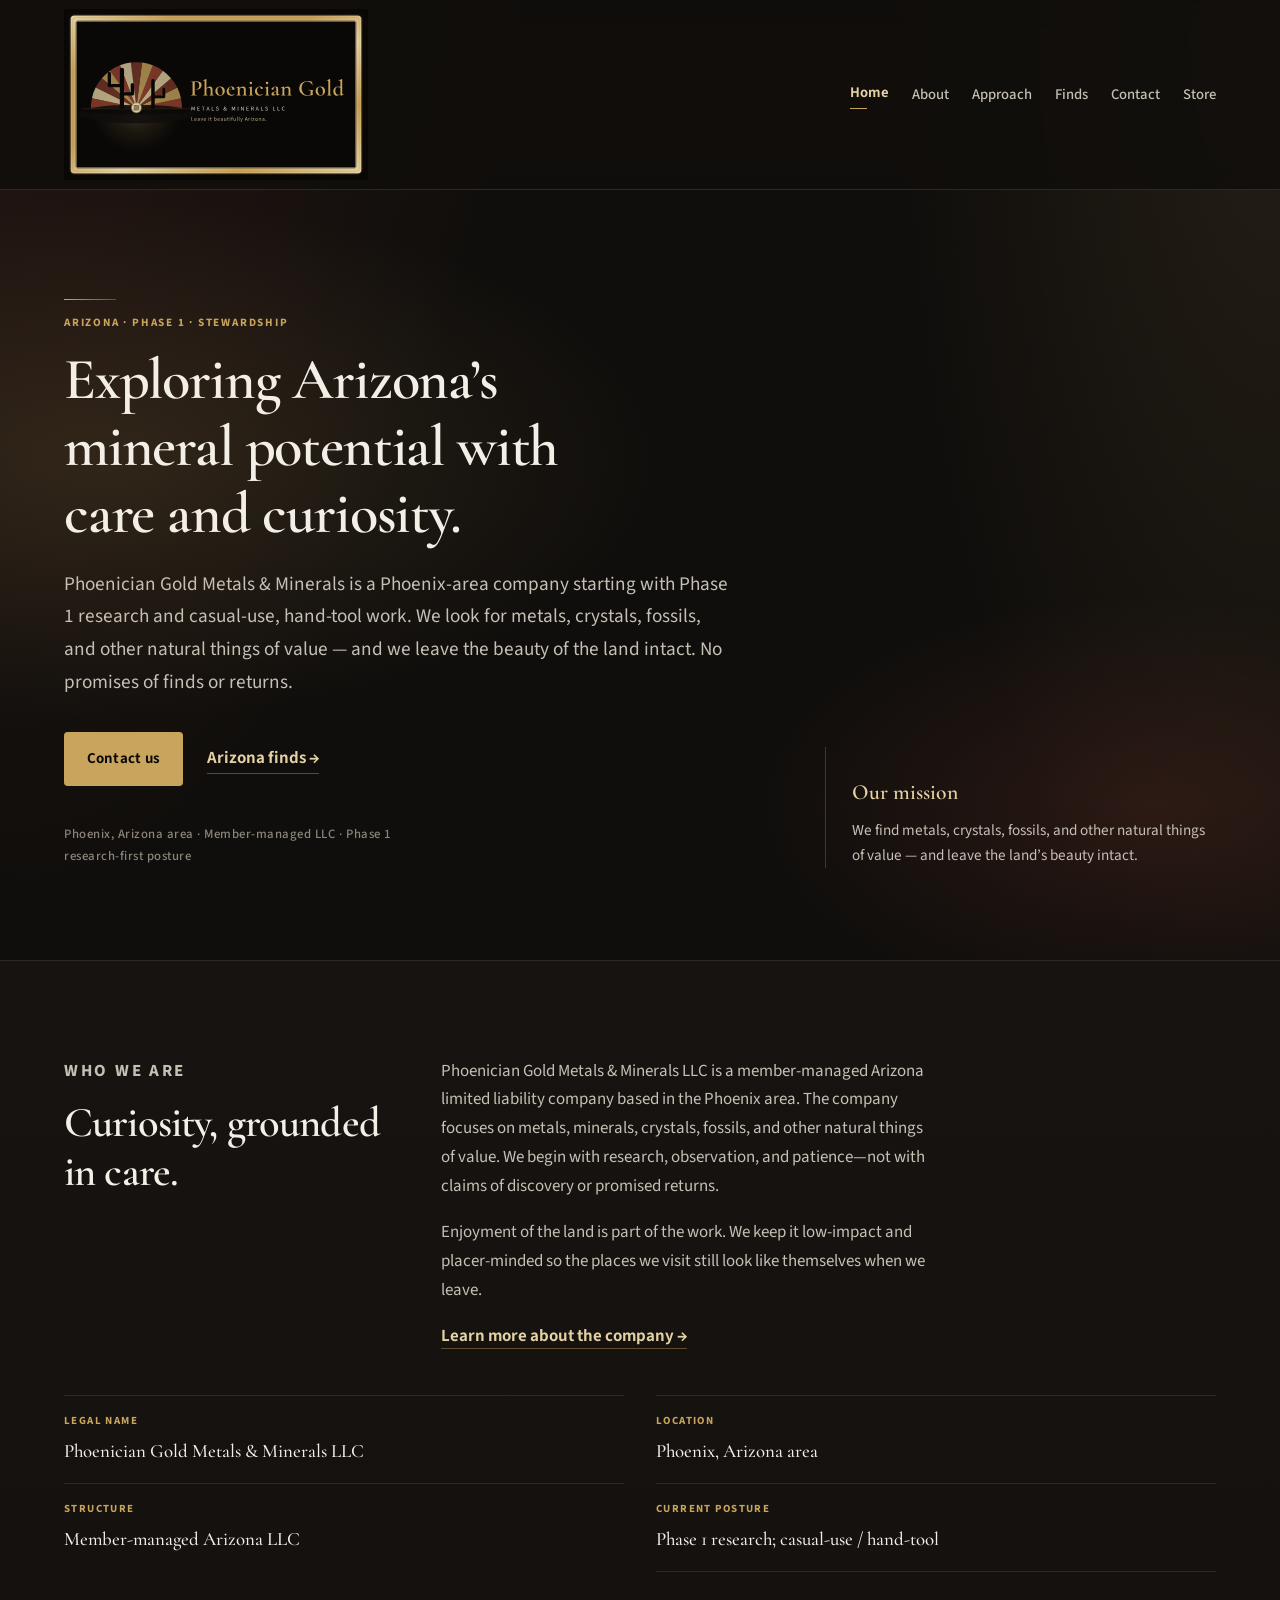
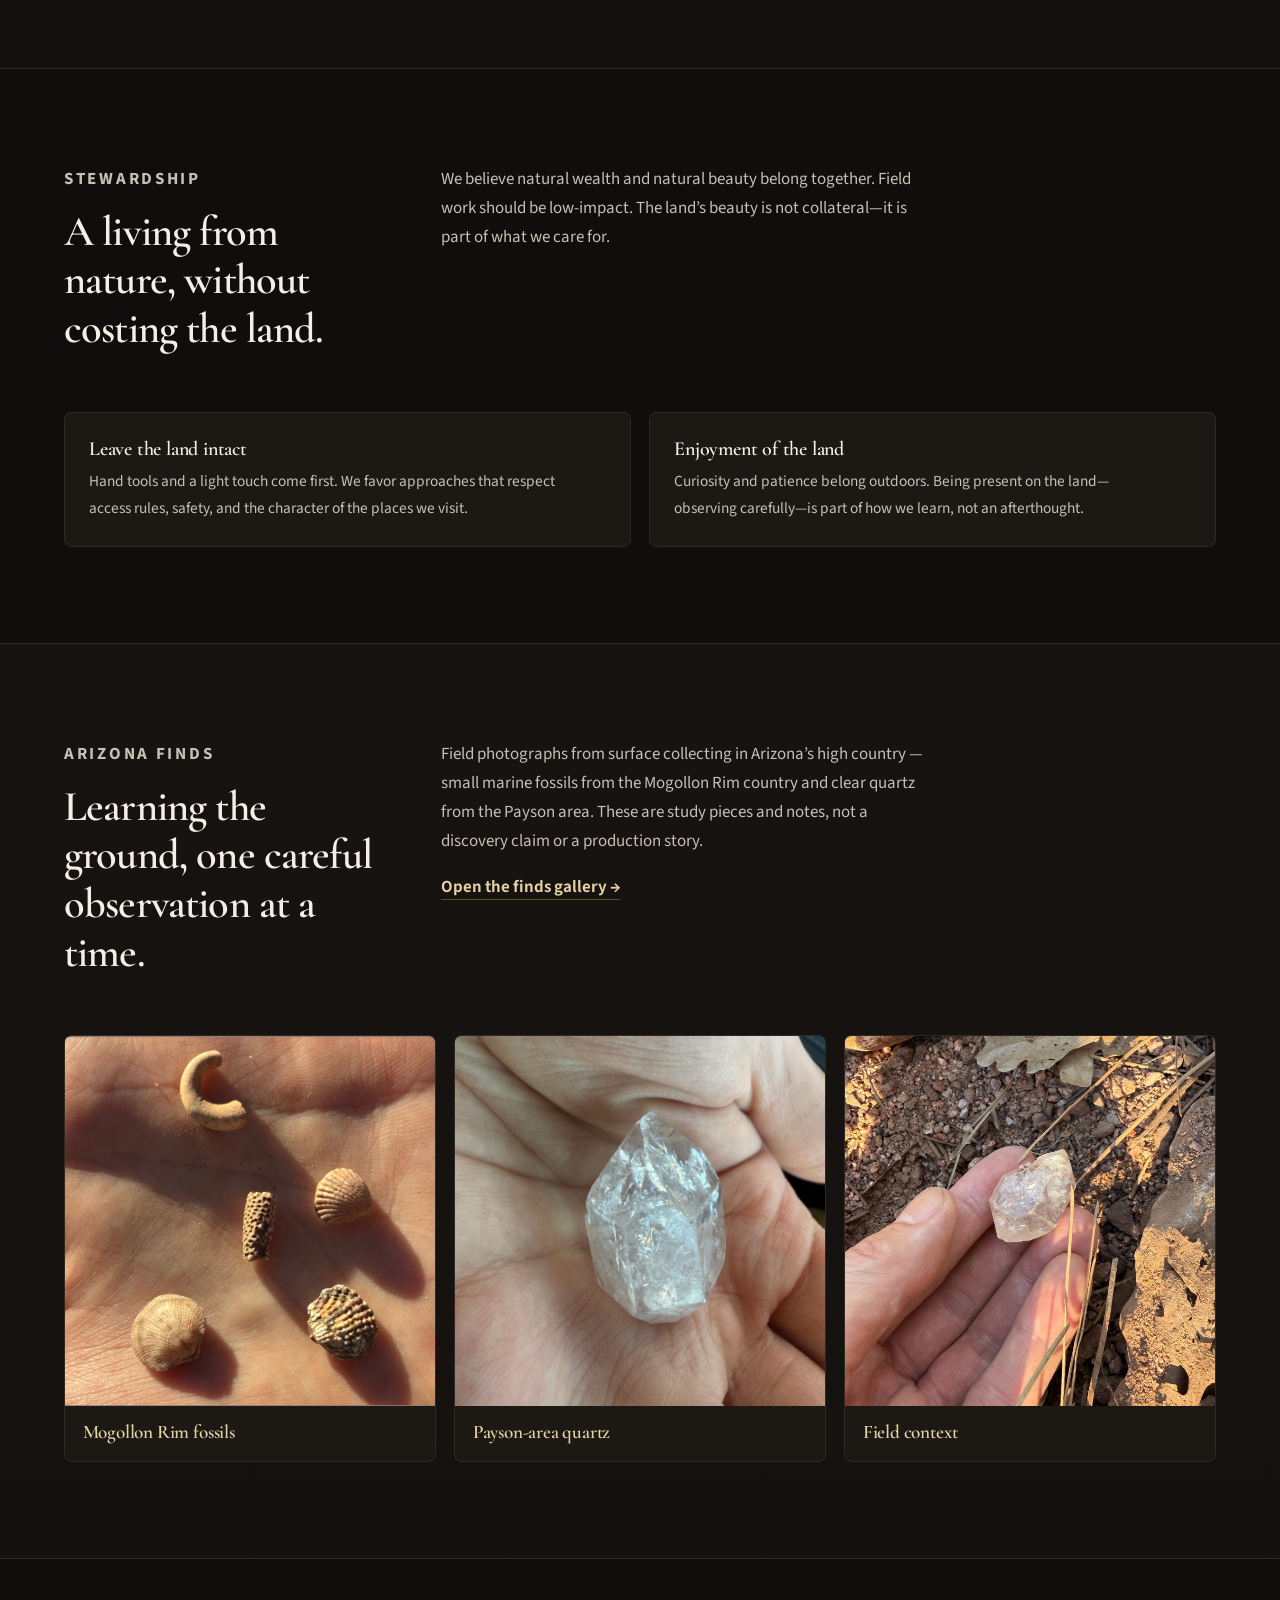
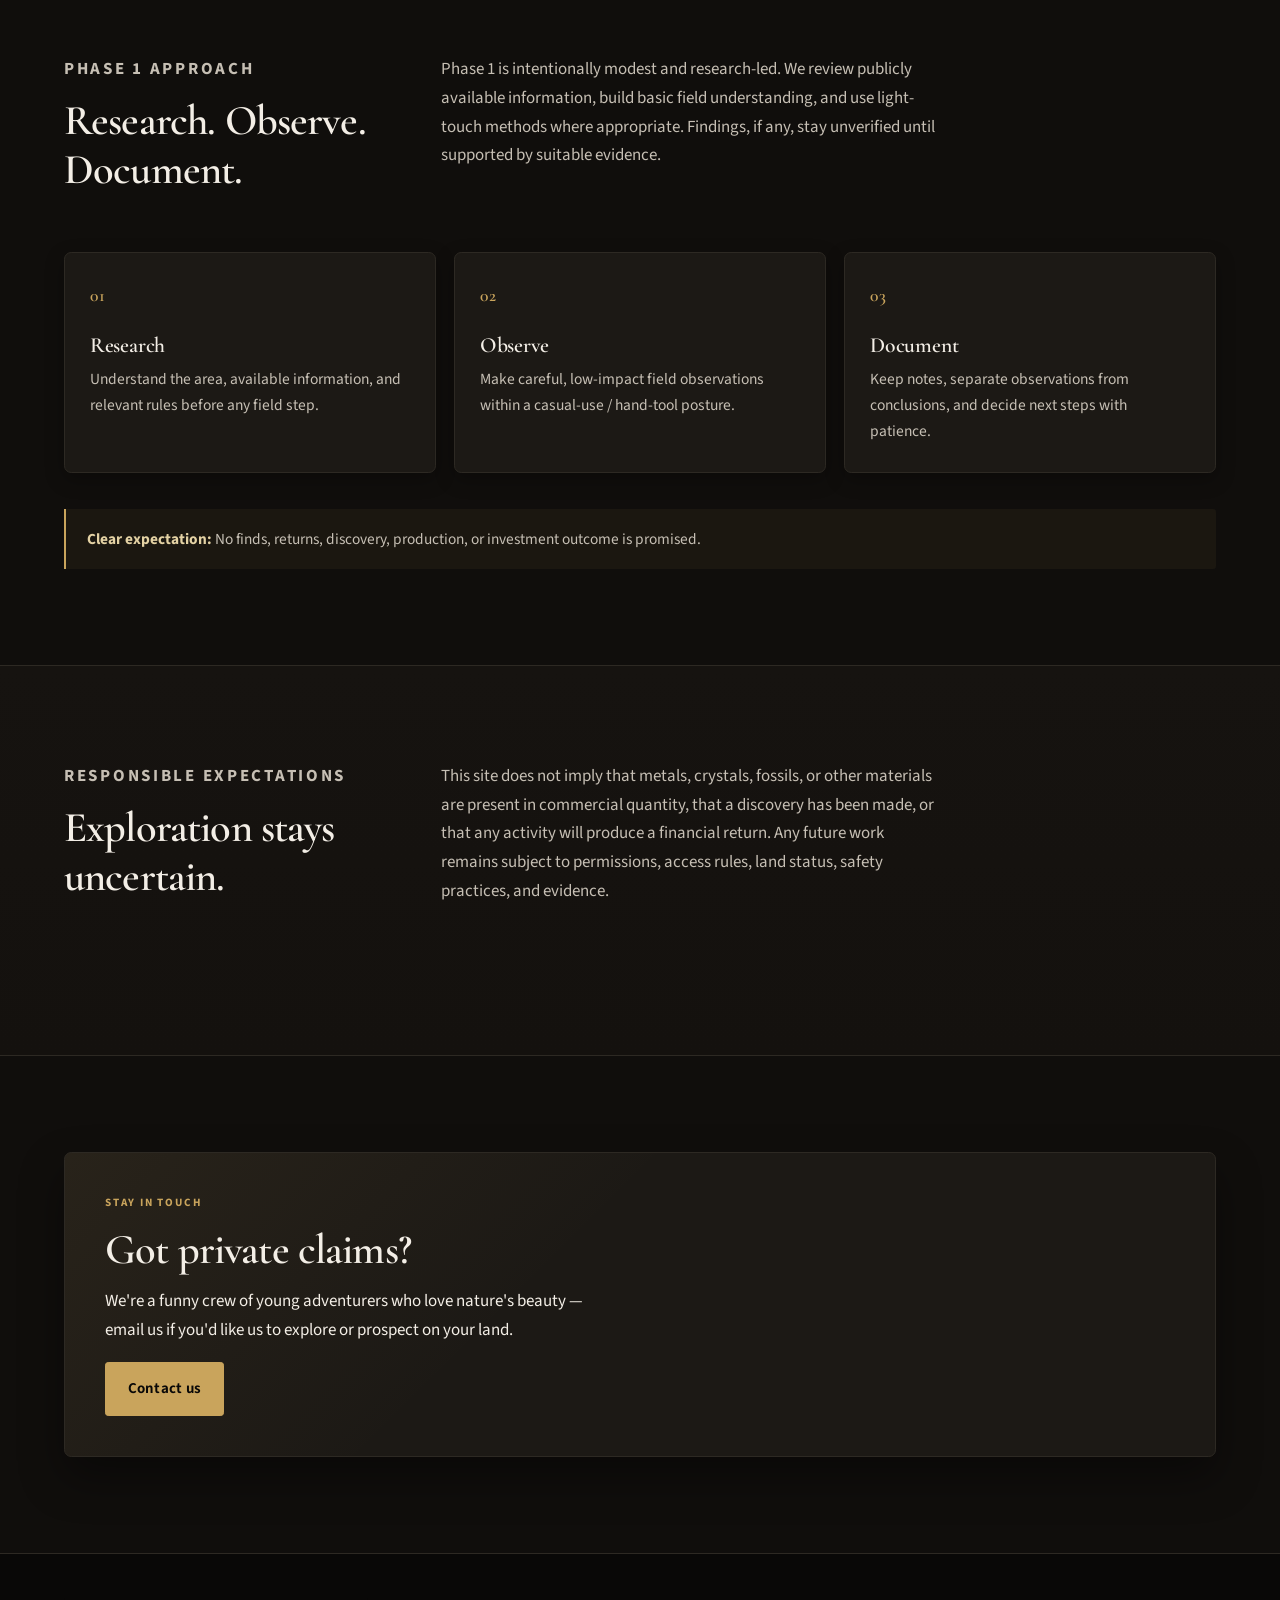
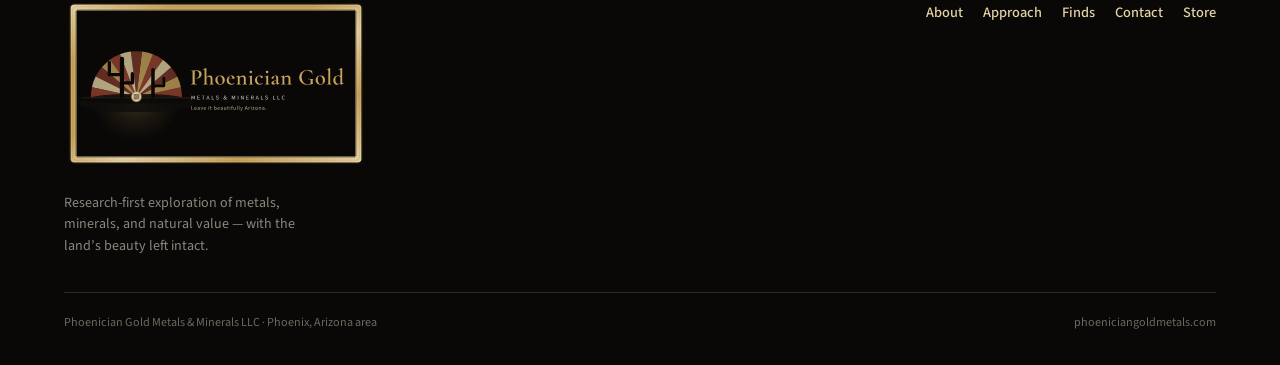
==== commit ee20e05f: "Use the official gold-bar lockup in the site header and footer. Replace the interim circular P wordm" ====
--- a/index.html
+++ b/index.html
@@ -16,12 +16,8 @@
   <a class="skip-link" href="#main-content">Skip to content</a>
   <header class="site-header">
     <div class="container nav-wrap">
-      <a class="brand" href="index.html" aria-label="Phoenician Gold Metals & Minerals LLC home">
-        <span class="brand-mark" aria-hidden="true">P</span>
-        <span class="brand-text">
-          <span class="brand-name">Phoenician Gold</span>
-          <span class="brand-place">Metals &amp; Minerals LLC</span>
-        </span>
+      <a class="brand brand-logo" href="index.html" aria-label="Phoenician Gold Metals & Minerals LLC home">
+        <img class="brand-logo-img" src="images/brand/primary-dark.svg" width="646" height="364" alt="Phoenician Gold Metals & Minerals LLC">
       </a>
       <input class="nav-toggle-input" type="checkbox" id="nav-toggle">
       <label class="nav-toggle" for="nav-toggle" aria-label="Menu" aria-controls="site-nav"><span></span></label>
@@ -211,12 +207,8 @@
     <div class="container">
       <div class="footer-grid">
         <div>
-          <a class="brand" href="index.html">
-            <span class="brand-mark" aria-hidden="true">P</span>
-            <span class="brand-text">
-              <span class="brand-name">Phoenician Gold</span>
-              <span class="brand-place">Metals &amp; Minerals LLC</span>
-            </span>
+          <a class="brand brand-logo" href="index.html" aria-label="Phoenician Gold Metals & Minerals LLC home">
+            <img class="brand-logo-img" src="images/brand/primary-dark.svg" width="646" height="364" alt="Phoenician Gold Metals & Minerals LLC">
           </a>
           <p>Research-first exploration of metals, minerals, and natural value — with the land’s beauty left intact.</p>
         </div>
--- a/css/styles.css
+++ b/css/styles.css
@@ -141,6 +141,7 @@
   justify-content: space-between;
   gap: 1.5rem;
   min-height: var(--header-h);
+  padding-block: 0.55rem;
 }
 
 .brand {
@@ -149,39 +150,20 @@
   gap: 0.8rem;
   color: var(--ink);
   text-decoration: none;
+  min-width: 0;
 }
 .brand:hover { color: var(--ink); }
 
-.brand-mark {
-  display: grid;
-  place-items: center;
-  width: 2.35rem;
-  height: 2.35rem;
-  border: 1px solid var(--gold);
-  border-radius: 50%;
-  color: var(--gold-soft);
-  font-family: "Cormorant Garamond", Georgia, serif;
-  font-size: 1.2rem;
-  font-weight: 600;
-  background: radial-gradient(circle at 30% 25%, rgba(201, 164, 92, 0.18), transparent 62%);
-}
-
-.brand-text { display: grid; line-height: 1.15; }
-
-.brand-name {
-  font-family: "Cormorant Garamond", Georgia, serif;
-  font-size: 1.18rem;
-  font-weight: 600;
-  letter-spacing: 0.01em;
-}
-
-.brand-place {
-  margin-top: 0.16rem;
-  color: var(--ink-muted);
-  font-size: 0.62rem;
-  font-weight: 600;
-  letter-spacing: 0.15em;
-  text-transform: uppercase;
+/* Official gold-bar lockup is a wide frame. Size it so “Phoenician Gold” stays readable. */
+.brand-logo {
+  gap: 0;
+  line-height: 0;
+}
+
+.brand-logo-img {
+  width: min(19rem, calc(100vw - 7rem));
+  height: auto;
+  max-width: 100%;
 }
 
 .nav-toggle-input {
@@ -789,17 +771,9 @@
 
 .site-footer .brand { color: var(--white); }
 .site-footer .brand:hover { color: var(--white); }
-.site-footer .brand-mark {
-  border-color: var(--gold);
-  color: var(--gold-soft);
-  background: transparent;
-}
-.site-footer .brand-place,
-.site-footer p {
-  color: var(--ink-muted);
-}
 .site-footer p {
   margin: 0.85rem 0 0;
+  color: var(--ink-muted);
   font-size: 0.88rem;
   max-width: 34ch;
   line-height: 1.55;
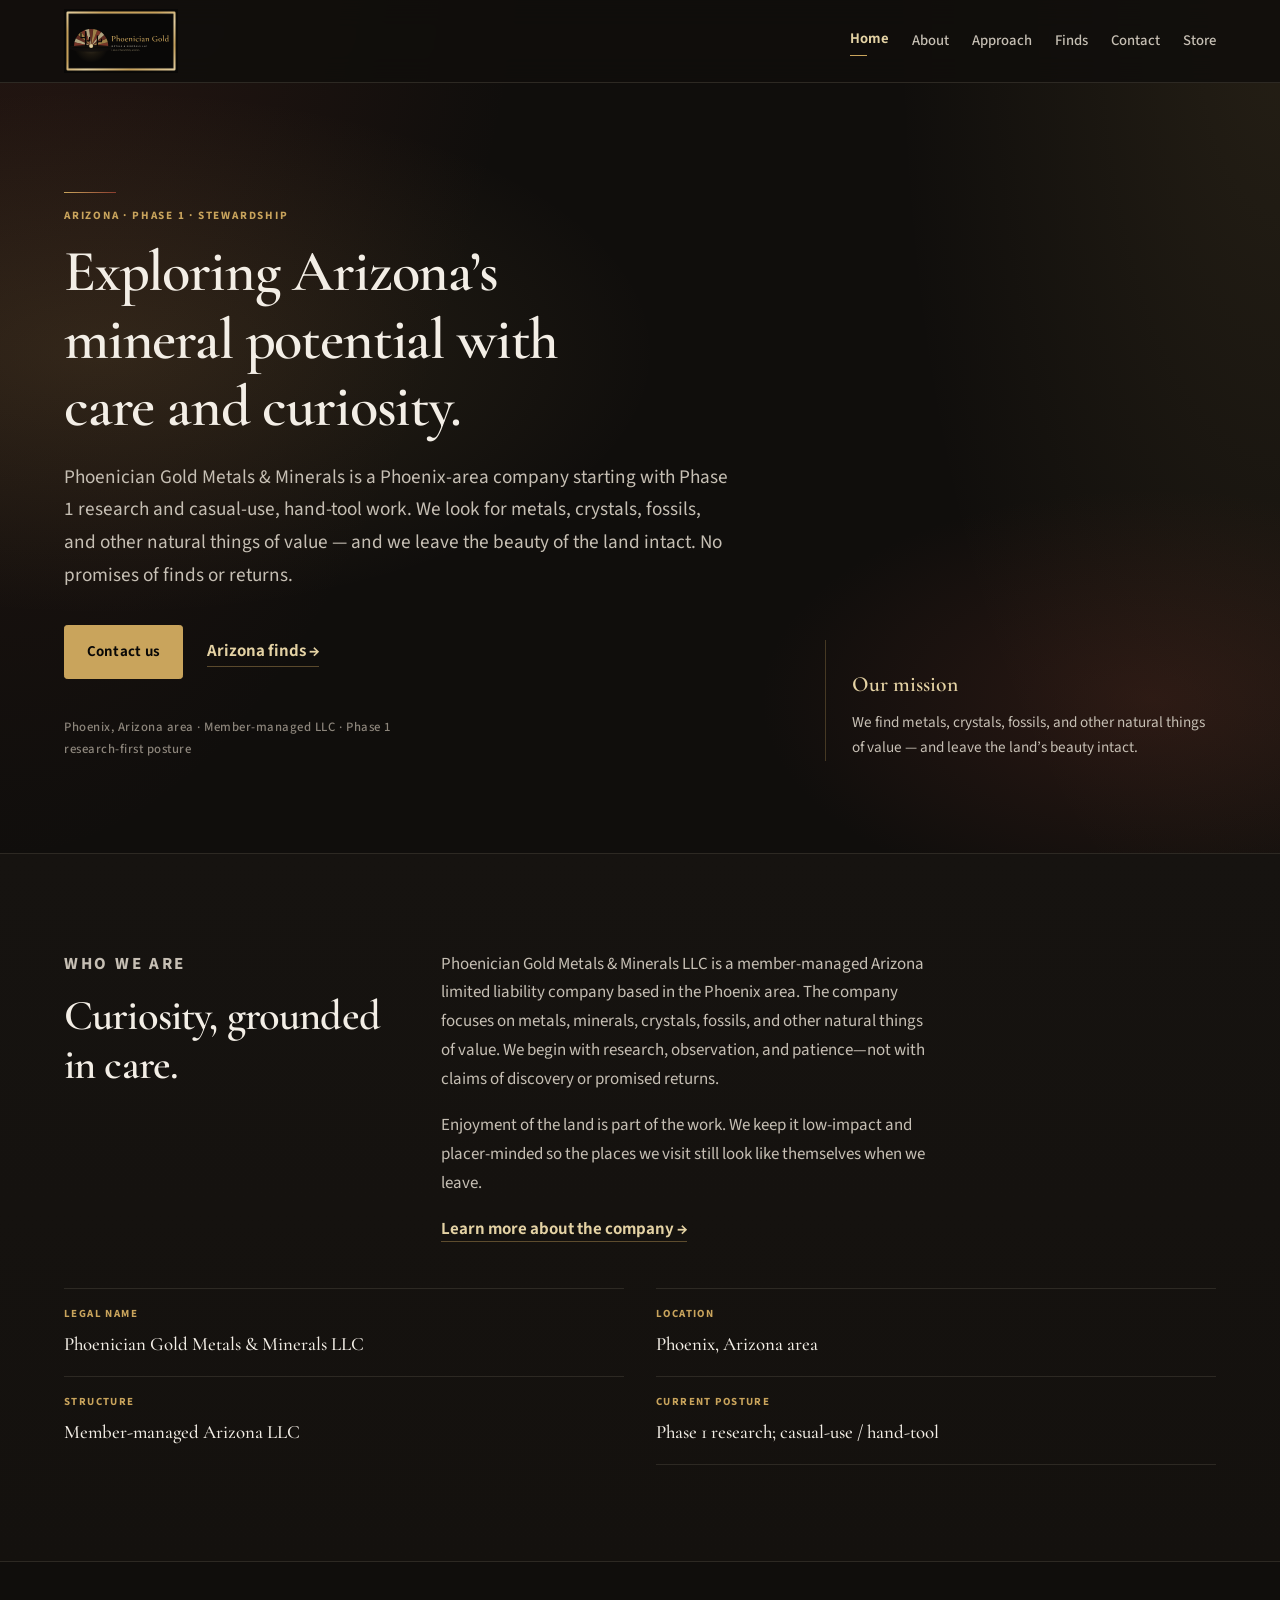
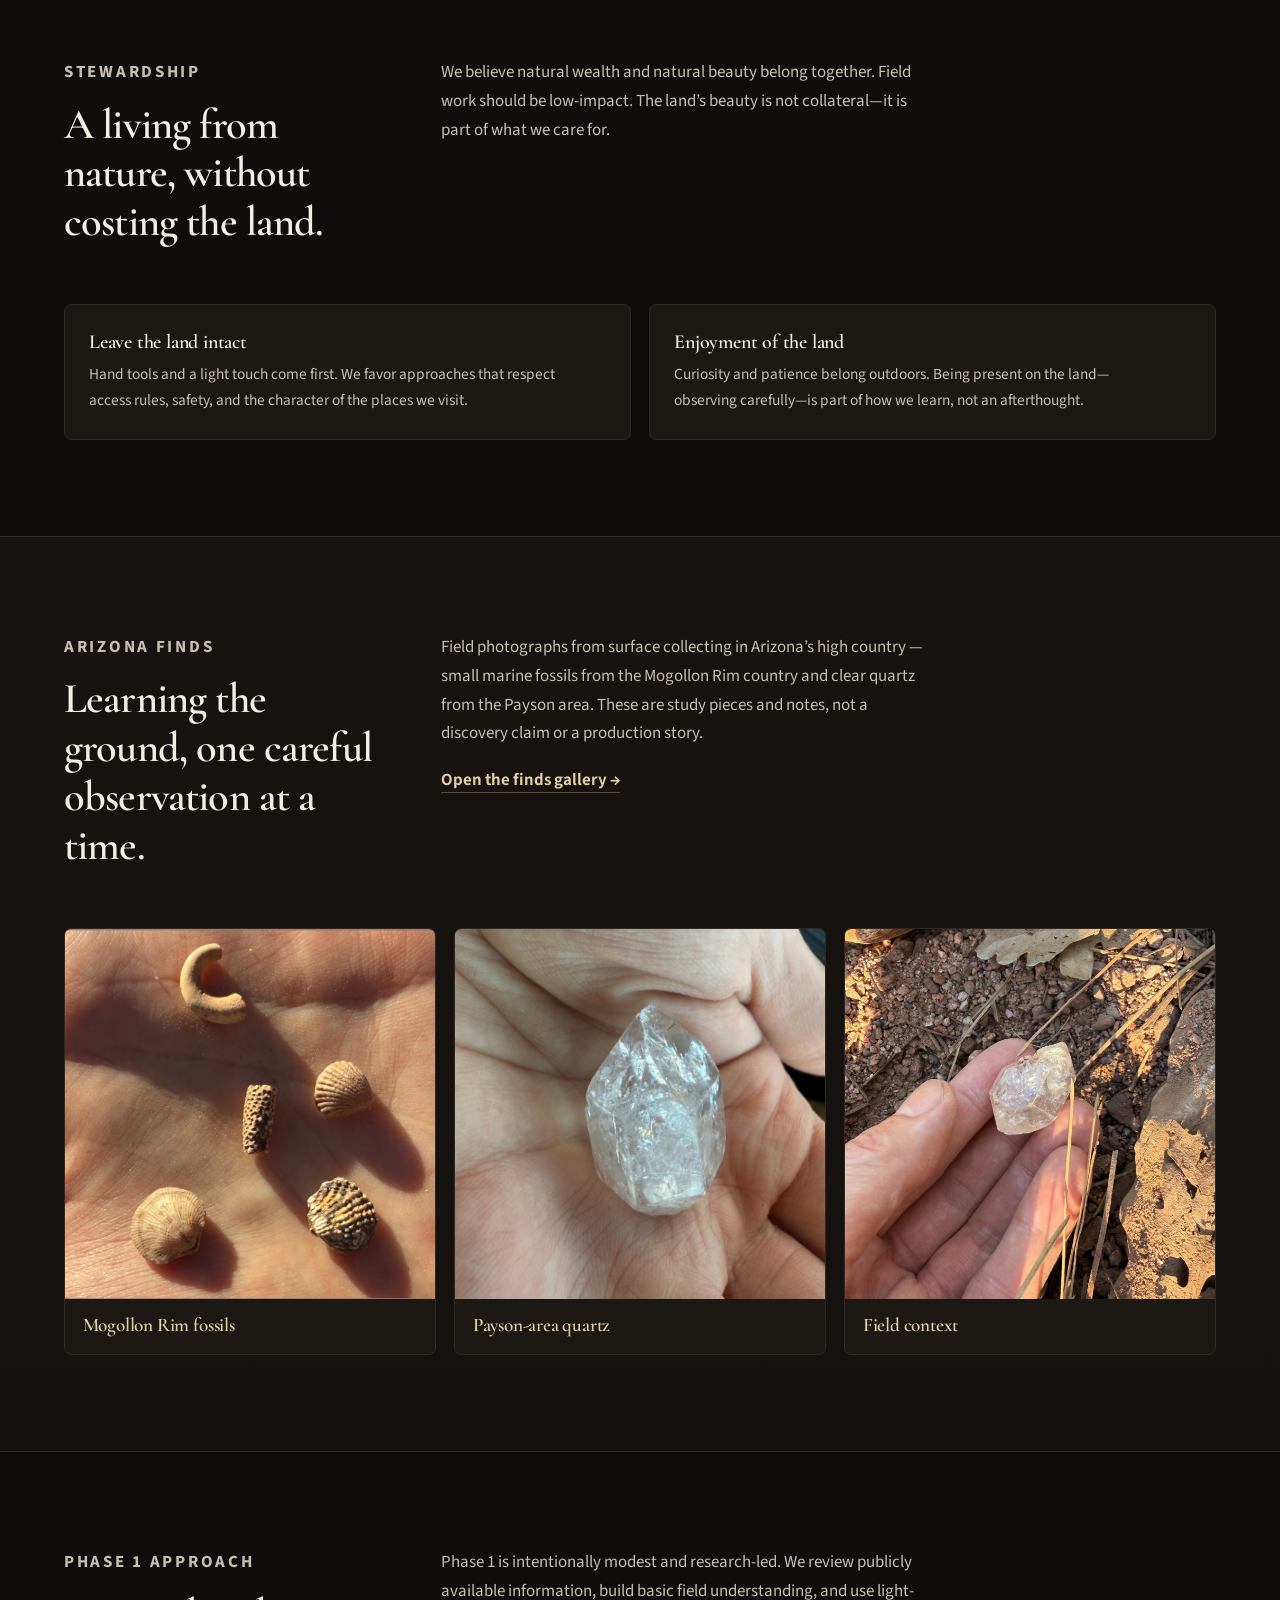
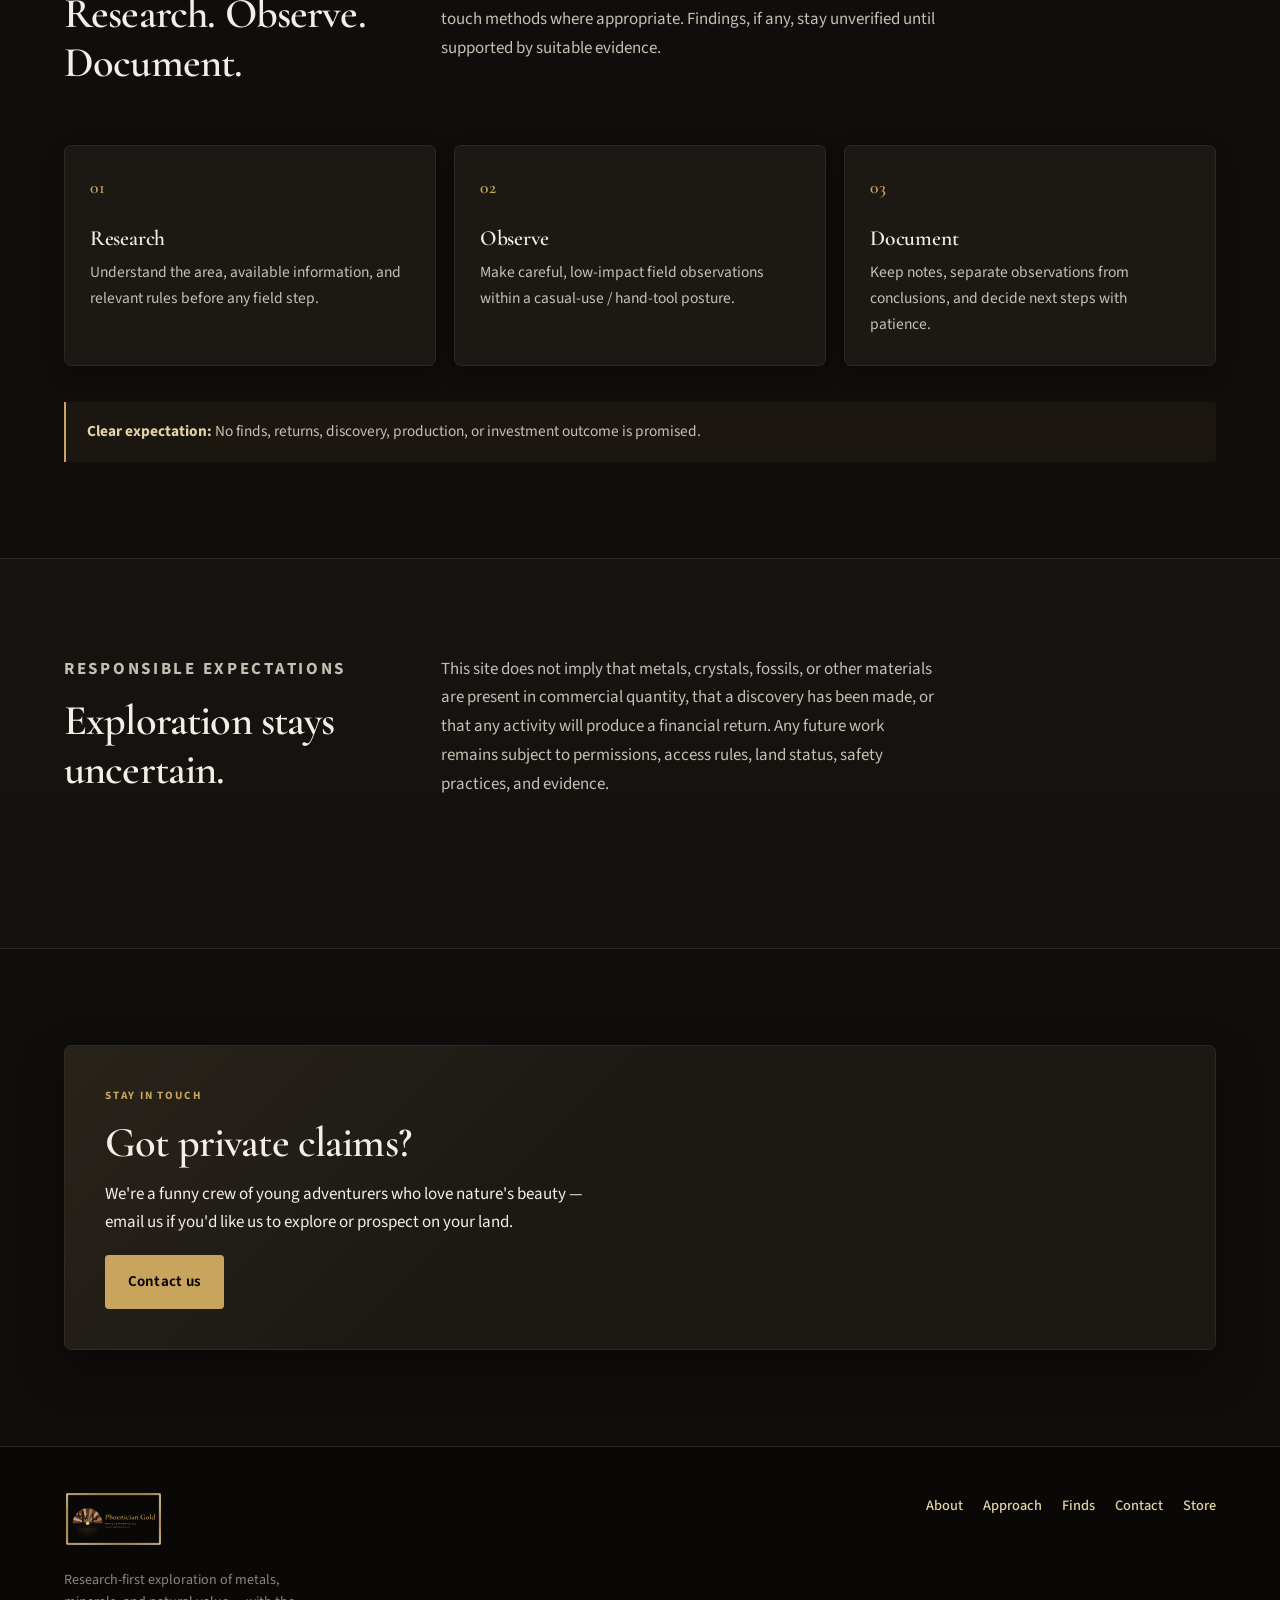
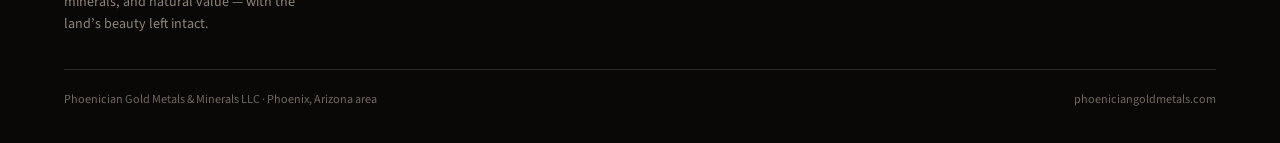
==== commit fd2b7d0b: "Add an inert privacy-light site analytics tracker. Pageviews and named events POST to a future Edge " ====
--- a/index.html
+++ b/index.html
@@ -226,5 +226,8 @@
       </div>
     </div>
   </footer>
+  <!-- Glintie/PG Web: fill ingestUrl and ingestKey in js/pg-site-analytics-config.js when the Edge Function site-analytics-ingest is live. -->
+  <script src="js/pg-site-analytics-config.js"></script>
+  <script src="js/pg-site-analytics.js"></script>
 </body>
 </html>
--- a/css/styles.css
+++ b/css/styles.css
@@ -154,16 +154,22 @@
 }
 .brand:hover { color: var(--ink); }
 
-/* Official gold-bar lockup is a wide frame. Size it so “Phoenician Gold” stays readable. */
+/* Gold-bar lockup is a wide frame; the name is a small band inside it.
+   Keep the plaque at header scale instead of the old 19rem banner. */
 .brand-logo {
   gap: 0;
   line-height: 0;
+  flex: 0 0 auto;
 }
 
 .brand-logo-img {
-  width: min(19rem, calc(100vw - 7rem));
-  height: auto;
-  max-width: 100%;
+  width: auto;
+  height: 4rem;
+  max-width: calc(100vw - 6.75rem);
+}
+
+.site-footer .brand-logo-img {
+  height: 3.5rem;
 }
 
 .nav-toggle-input {
@@ -820,6 +826,14 @@
     padding: 0.65rem 0;
   }
 
+  .brand-logo-img {
+    height: 3.05rem;
+  }
+
+  .site-footer .brand-logo-img {
+    height: 3rem;
+  }
+
   .nav-toggle { display: grid; place-items: center; }
 
   .site-nav {
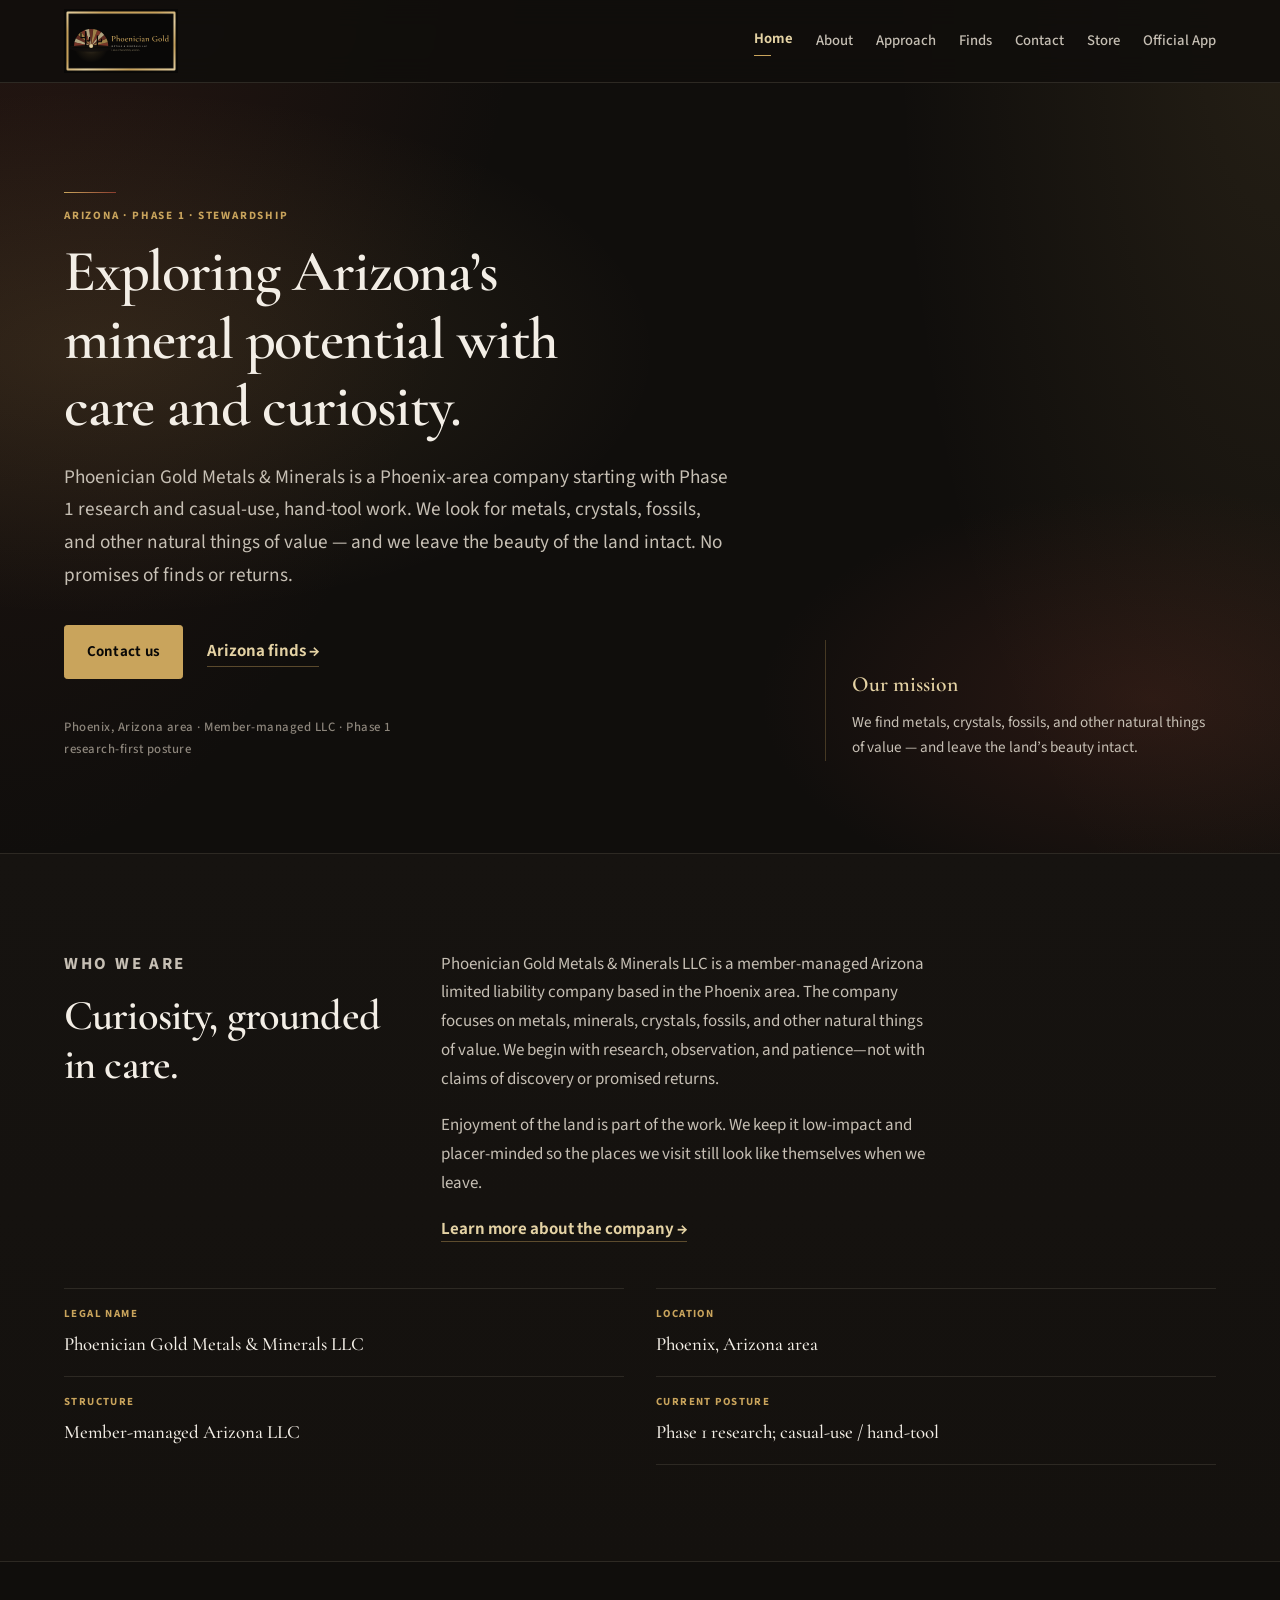
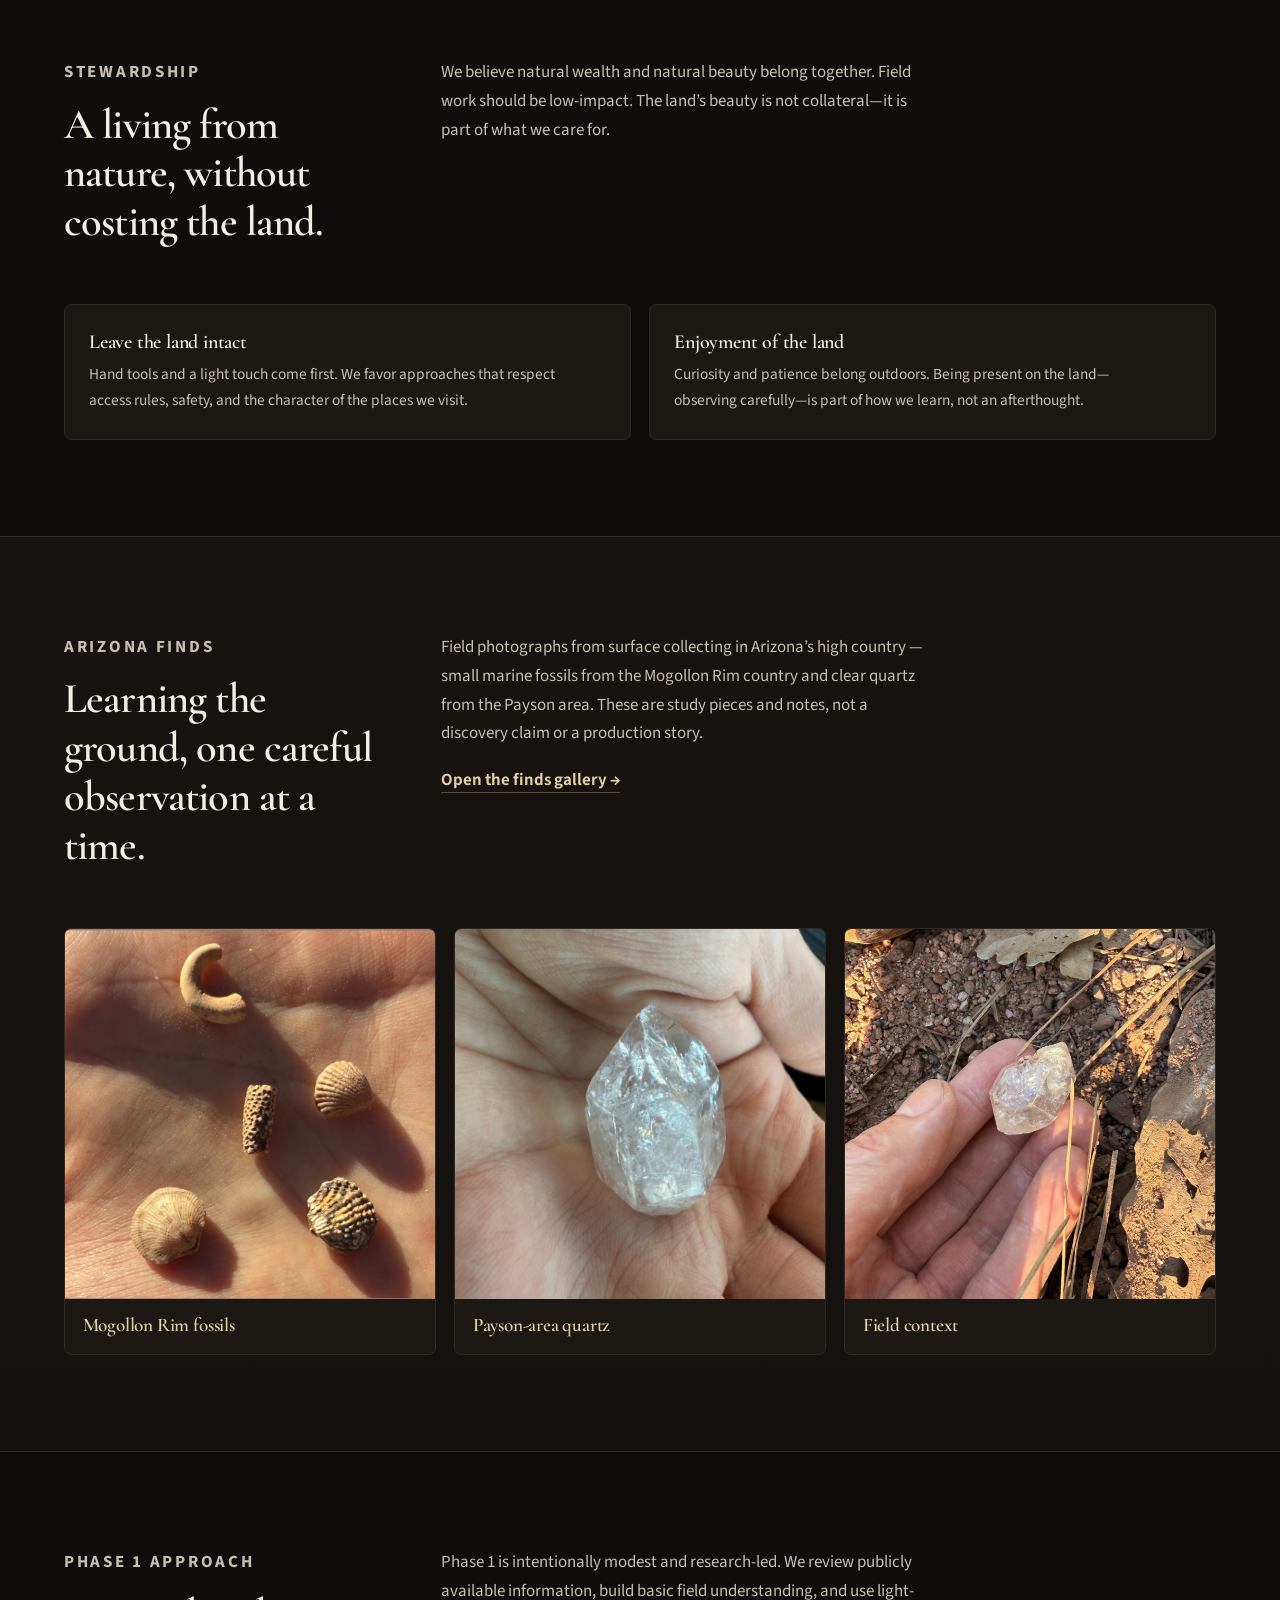
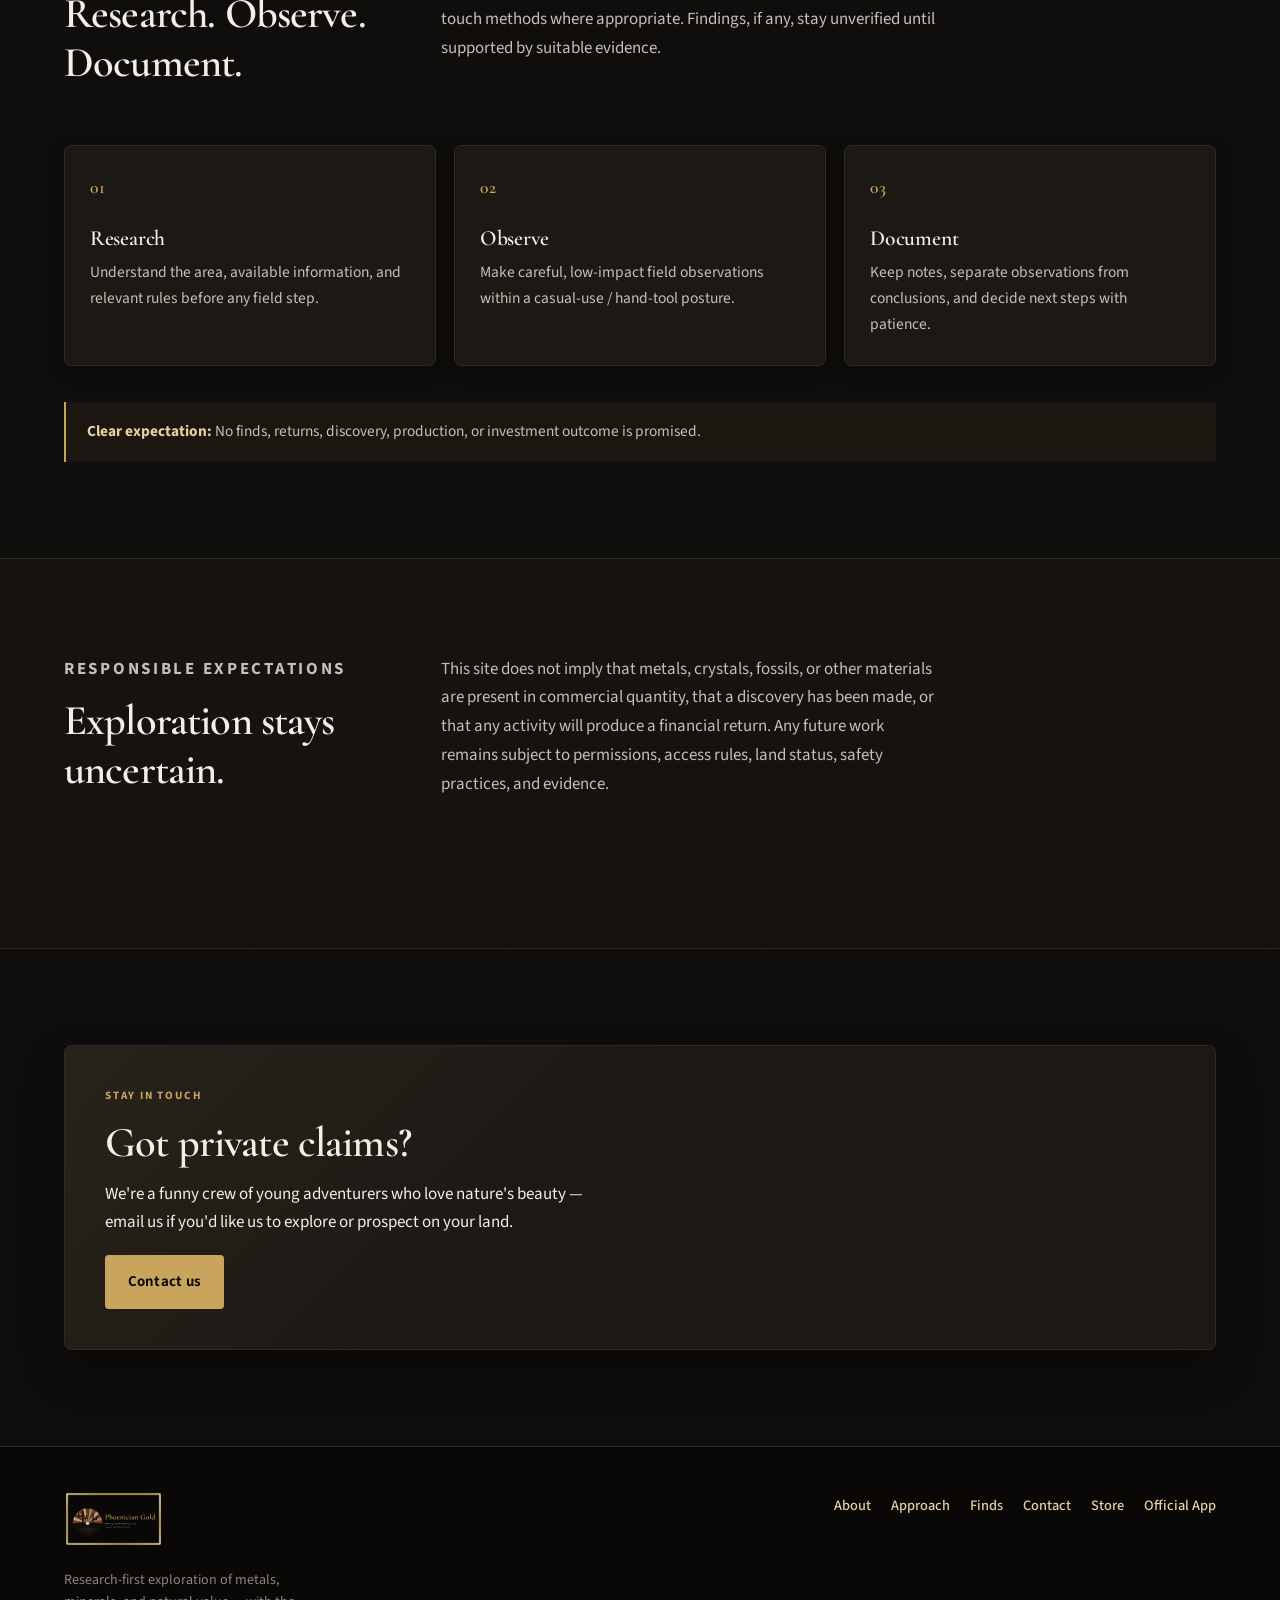
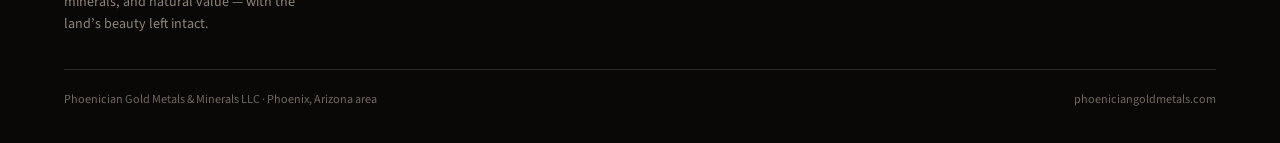
==== commit ad2e71e9: "Add Our Official Company App page with free sign-up New app.html marketing the official app as a roc" ====
--- a/index.html
+++ b/index.html
@@ -29,6 +29,7 @@
           <li><a href="finds.html">Finds</a></li>
           <li><a href="contact.html">Contact</a></li>
           <li><a href="store.html">Store</a></li>
+          <li><a href="app.html">Official App</a></li>
         </ul>
       </nav>
     </div>
@@ -218,6 +219,7 @@
           <li><a href="finds.html">Finds</a></li>
           <li><a href="contact.html">Contact</a></li>
           <li><a href="store.html">Store</a></li>
+          <li><a href="app.html">Official App</a></li>
         </ul>
       </div>
       <div class="footer-bottom">
--- a/css/styles.css
+++ b/css/styles.css
@@ -906,3 +906,39 @@
     --gold: #e0be72;
   }
 }
+
+/* ——— Official App page ——— */
+.app-glance {
+  margin: 0.8rem 0 0;
+  padding: 0;
+  list-style: none;
+  color: var(--ink-soft);
+}
+.app-glance li {
+  padding: 0.42rem 0 0.42rem 1.2rem;
+  border-bottom: 1px solid var(--line);
+  position: relative;
+}
+.app-glance li:last-child { border-bottom: 0; }
+.app-glance li::before {
+  content: "";
+  position: absolute;
+  left: 0;
+  top: 0.95rem;
+  width: 0.42rem;
+  height: 0.42rem;
+  border-radius: 50%;
+  background: var(--gold);
+}
+.app-features h3 { margin-bottom: 0.6rem; }
+.app-steps {
+  margin: 0 0 0.5rem;
+  padding-left: 1.3rem;
+  color: var(--ink-soft);
+}
+.app-steps li { margin-bottom: 0.85rem; padding-left: 0.2rem; }
+.app-steps strong { color: var(--ink); }
+.app-steps li::marker { color: var(--gold); font-weight: 650; }
+@media (max-width: 880px) {
+  .app-hero .actions .button { flex: 1 1 100%; text-align: center; }
+}
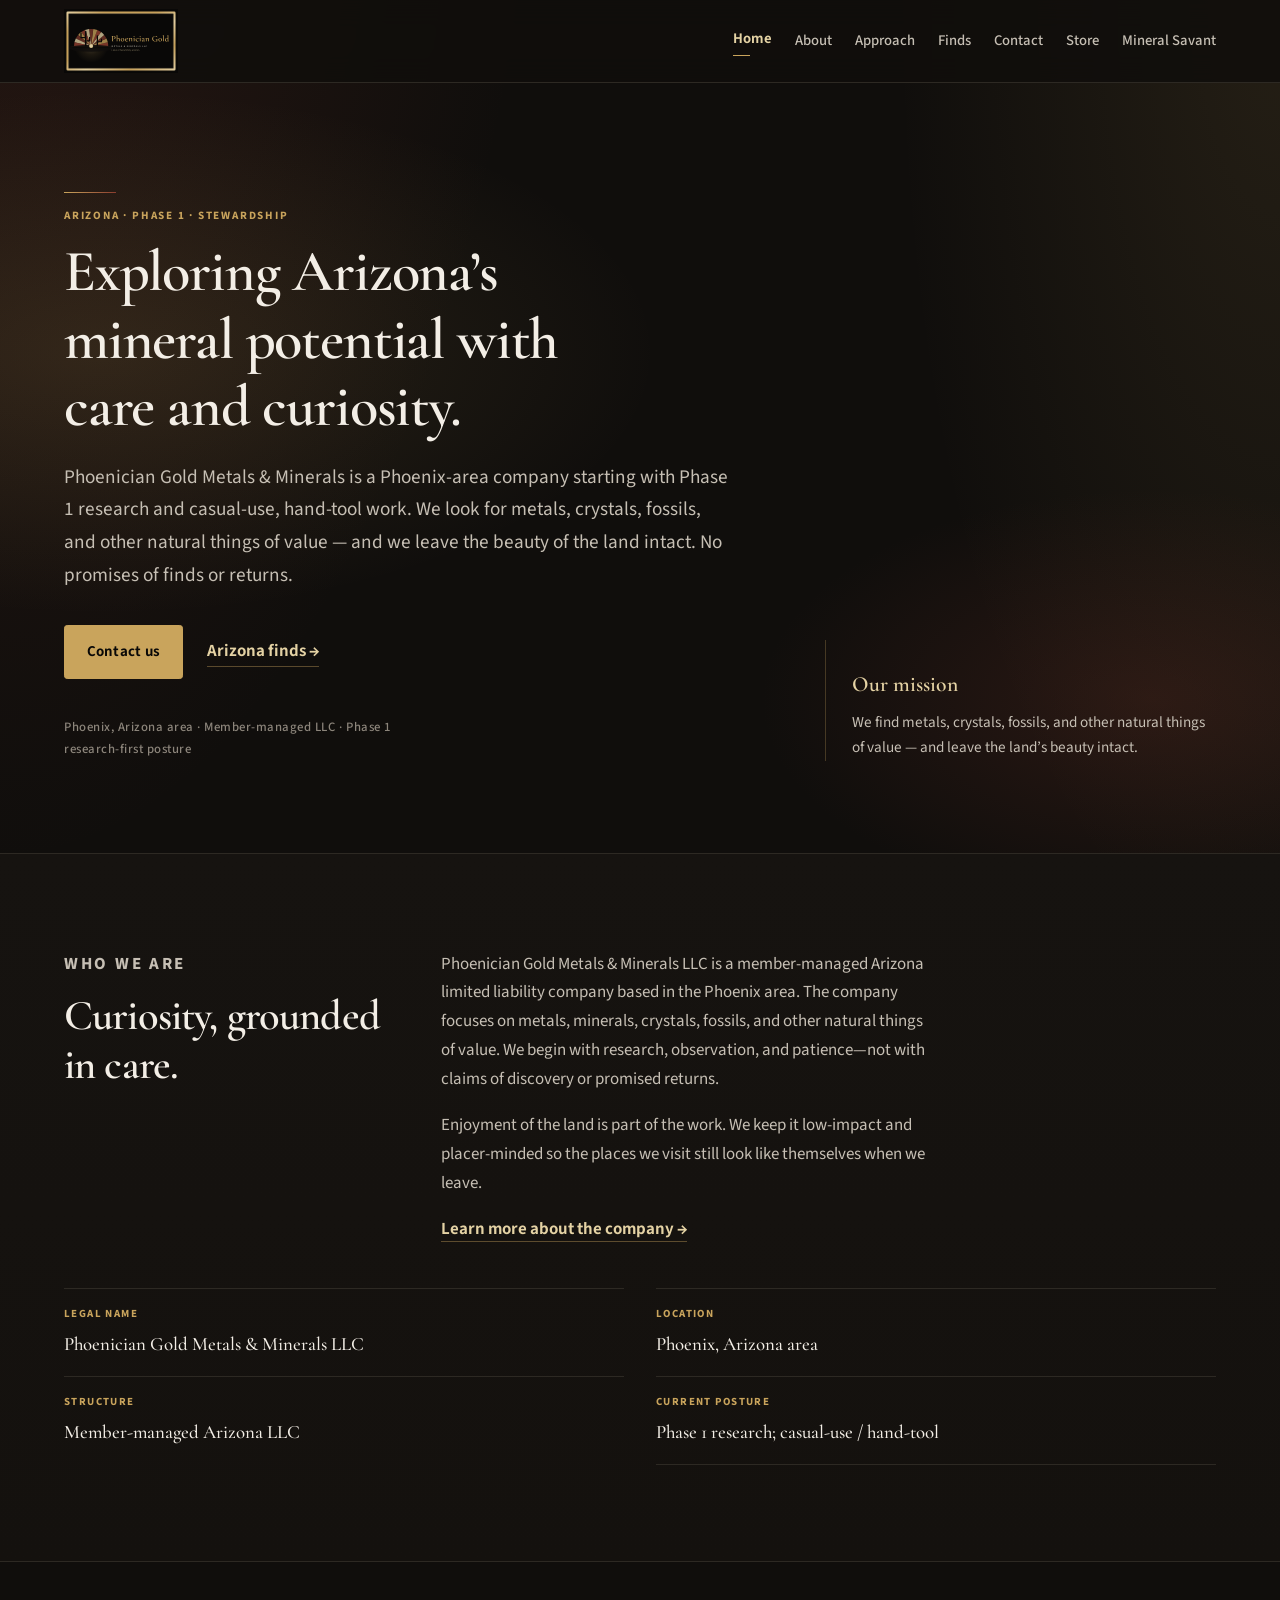
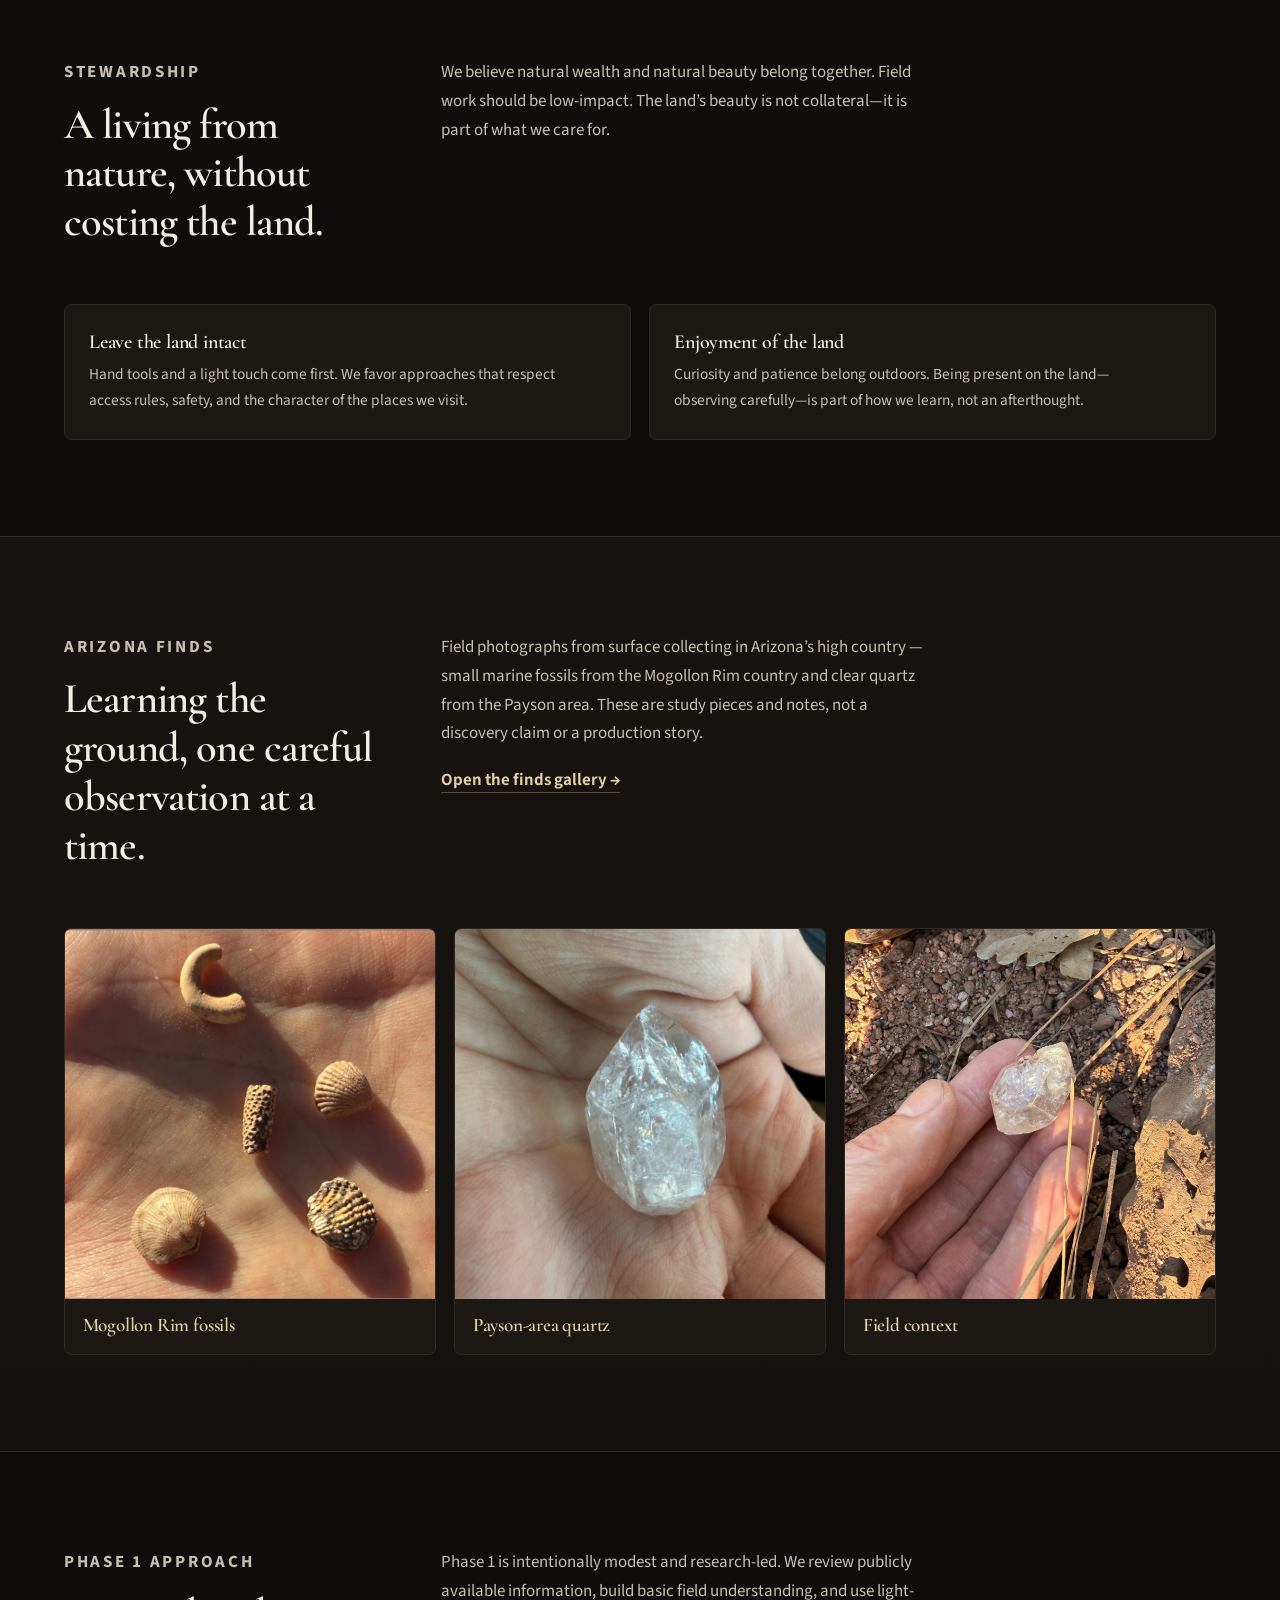
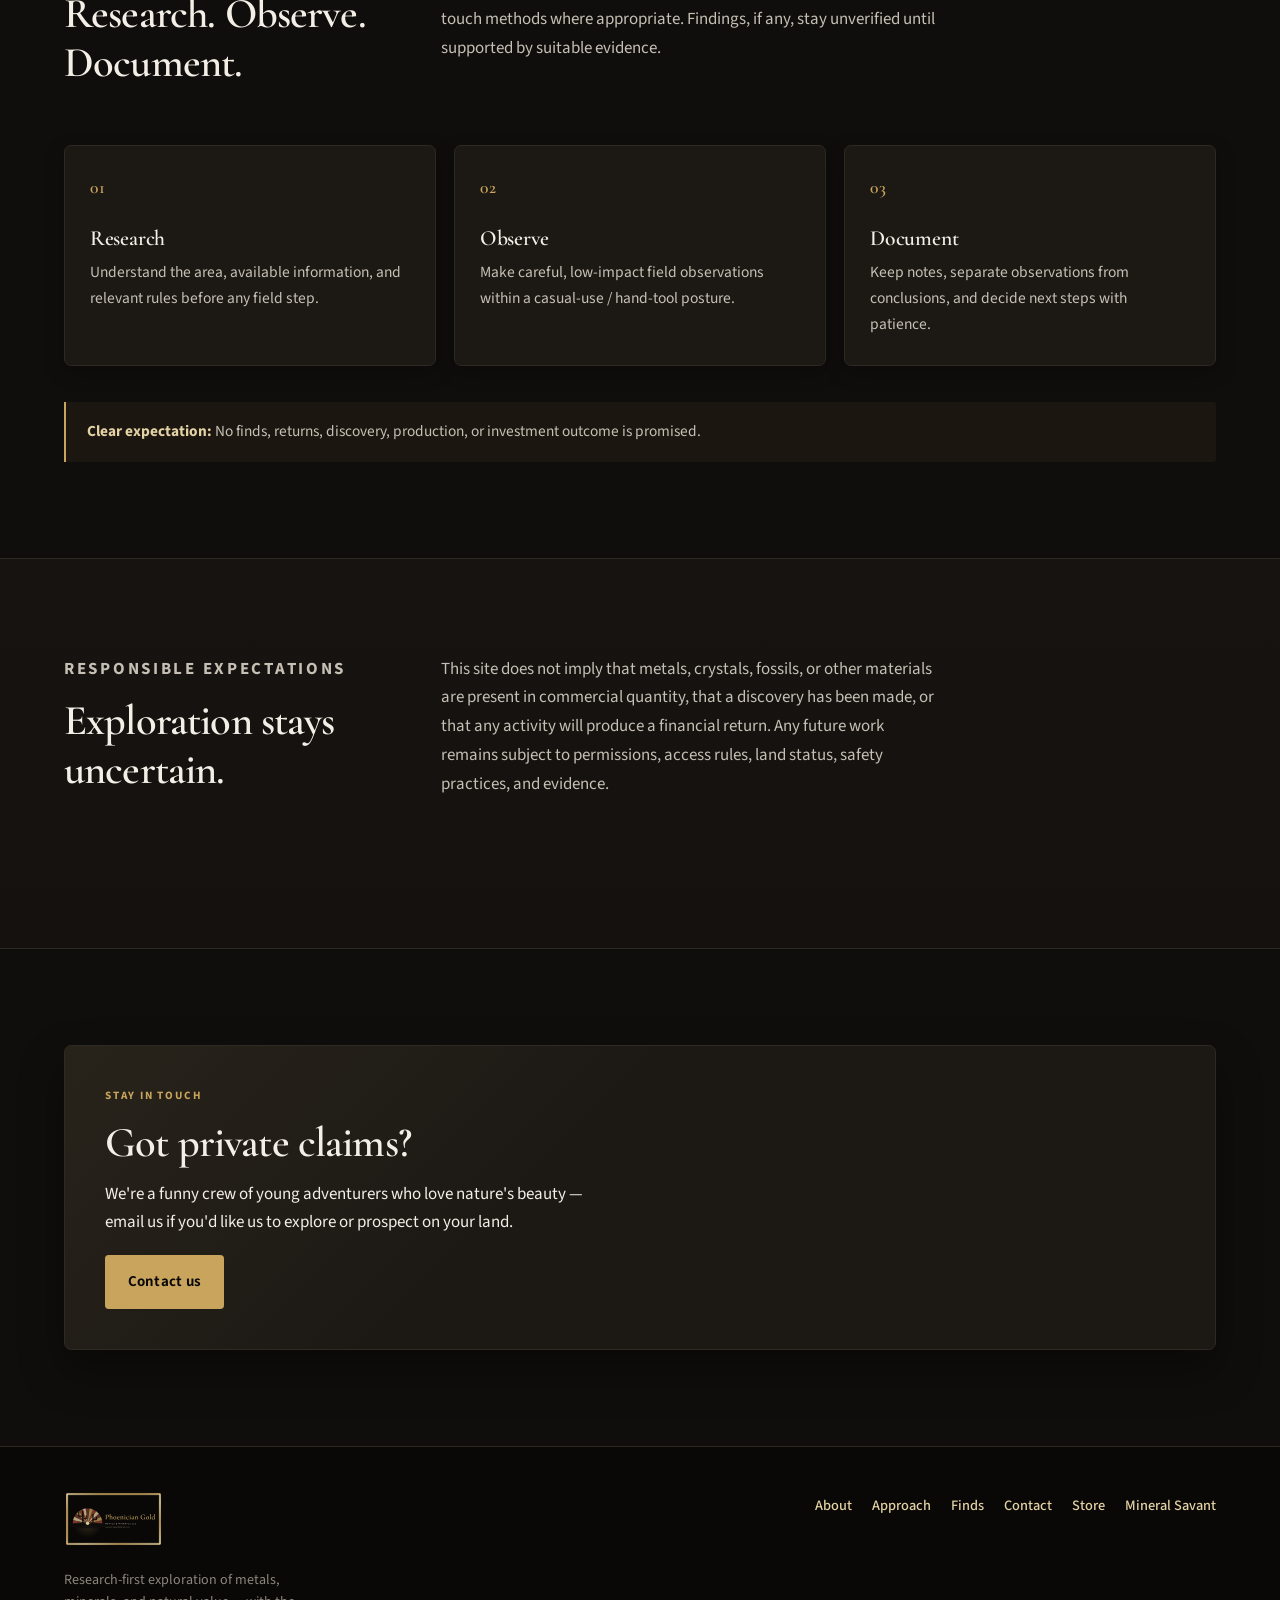
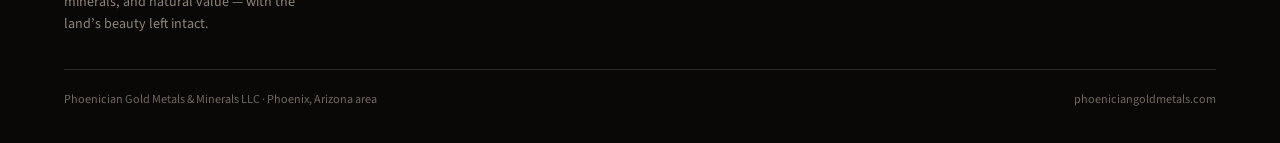
==== commit f9c41820: "Site: rename the app to Mineral Savant (nav, app.html title/meta/hero/Pro/steps); full official name" ====
--- a/index.html
+++ b/index.html
@@ -29,7 +29,7 @@
           <li><a href="finds.html">Finds</a></li>
           <li><a href="contact.html">Contact</a></li>
           <li><a href="store.html">Store</a></li>
-          <li><a href="app.html">Official App</a></li>
+          <li><a href="app.html">Mineral Savant</a></li>
         </ul>
       </nav>
     </div>
@@ -219,7 +219,7 @@
           <li><a href="finds.html">Finds</a></li>
           <li><a href="contact.html">Contact</a></li>
           <li><a href="store.html">Store</a></li>
-          <li><a href="app.html">Official App</a></li>
+          <li><a href="app.html">Mineral Savant</a></li>
         </ul>
       </div>
       <div class="footer-bottom">
--- a/css/styles.css
+++ b/css/styles.css
@@ -942,3 +942,70 @@
 @media (max-width: 880px) {
   .app-hero .actions .button { flex: 1 1 100%; text-align: center; }
 }
+
+/* ——— Official App page: HD / 3D maps + General vs Pro ——— */
+.app-maps {
+  background:
+    radial-gradient(ellipse at 85% 0%, rgba(201, 164, 92, 0.1), transparent 60%),
+    linear-gradient(180deg, var(--charcoal), var(--obsidian));
+}
+.app-maps .section-intro strong { color: var(--gold-soft); font-weight: 600; }
+.cards.app-map-uses { grid-template-columns: repeat(4, 1fr); }
+.app-map-uses .card { border-top: 2px solid var(--gold); }
+.app-map-uses h3 { margin-bottom: 0.6rem; }
+.app-note {
+  margin: 1.6rem 0 0;
+  color: var(--ink-muted);
+  font-size: 0.9rem;
+}
+.compare-wrap {
+  overflow-x: auto;
+  border: 1px solid var(--line);
+  border-radius: var(--radius-lg);
+  background: var(--panel);
+  box-shadow: var(--shadow-sm);
+}
+.compare {
+  width: 100%;
+  border-collapse: collapse;
+  font-size: 0.97rem;
+}
+.compare th,
+.compare td {
+  padding: 0.85rem 1.1rem;
+  border-bottom: 1px solid var(--line);
+  text-align: left;
+  vertical-align: top;
+}
+.compare tbody tr:last-child th,
+.compare tbody tr:last-child td { border-bottom: 0; }
+.compare thead th {
+  color: var(--gold);
+  font-size: 0.8rem;
+  font-weight: 650;
+  letter-spacing: 0.08em;
+  text-transform: uppercase;
+  background: rgba(201, 164, 92, 0.06);
+}
+.compare thead th span {
+  display: block;
+  margin-top: 0.2rem;
+  color: var(--ink-muted);
+  font-weight: 500;
+  letter-spacing: 0.04em;
+  text-transform: none;
+}
+.compare tbody th { color: var(--ink); font-weight: 500; }
+.compare td { width: 22%; color: var(--ink-soft); }
+.compare td.yes { color: var(--gold-soft); }
+.compare td.no { color: var(--ink-muted); }
+@media (max-width: 880px) {
+  .cards.app-map-uses { grid-template-columns: 1fr; }
+  .compare { font-size: 0.9rem; }
+  .compare th,
+  .compare td { padding: 0.7rem 0.75rem; }
+  .compare td { width: 26%; }
+}
+@media (min-width: 640px) and (max-width: 880px) {
+  .cards.app-map-uses { grid-template-columns: repeat(2, 1fr); }
+}
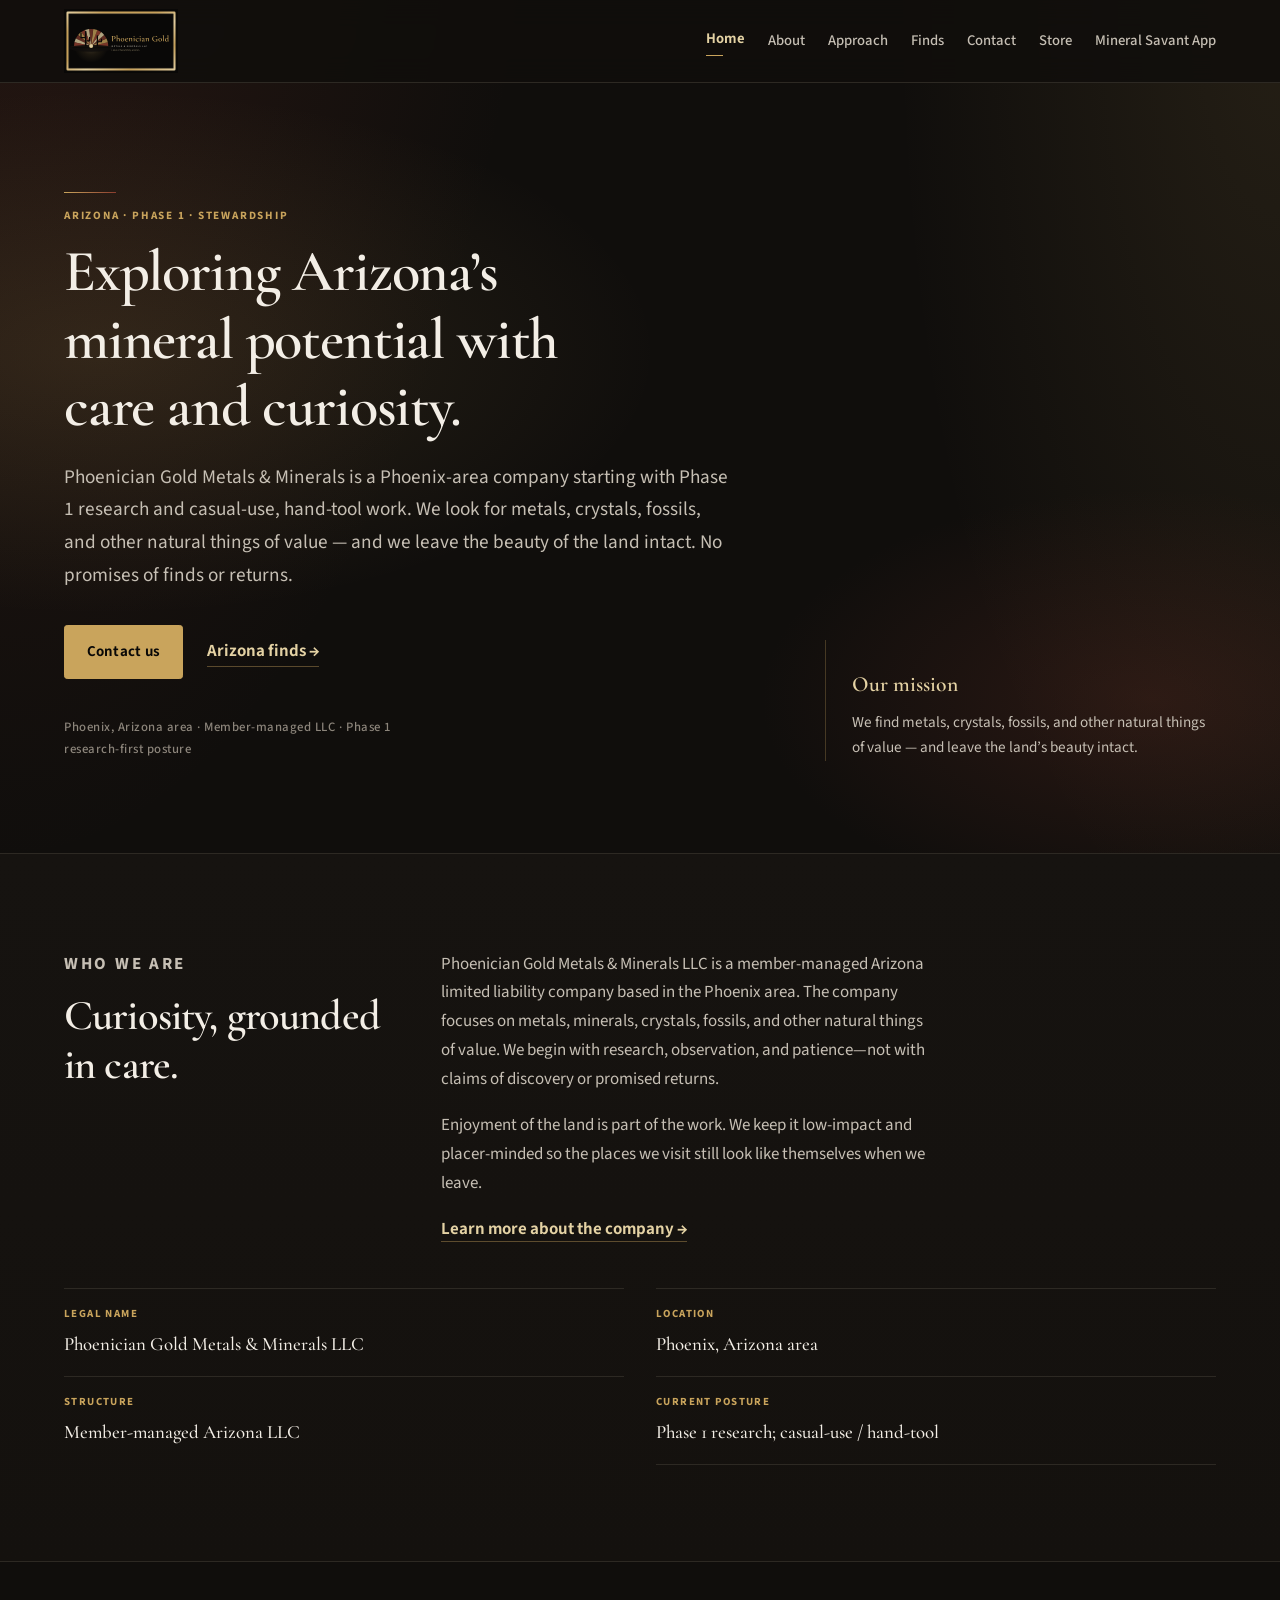
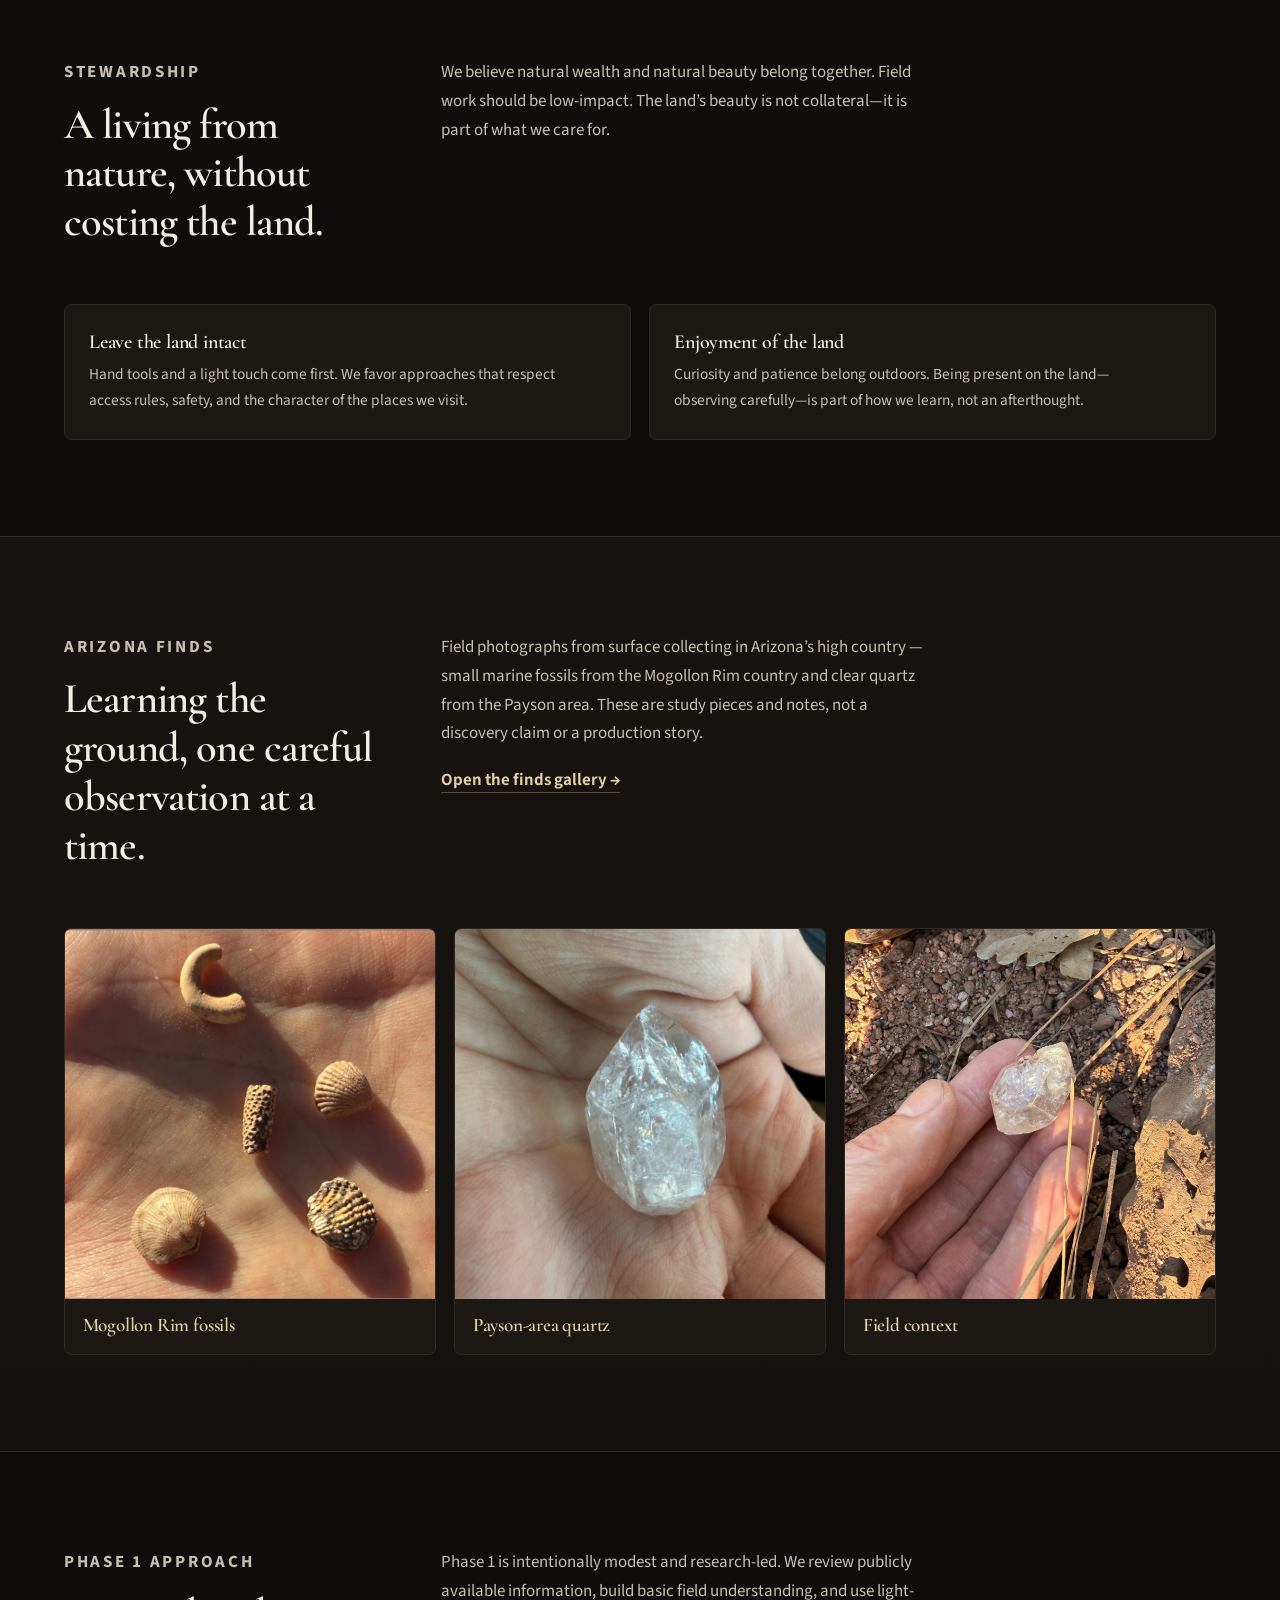
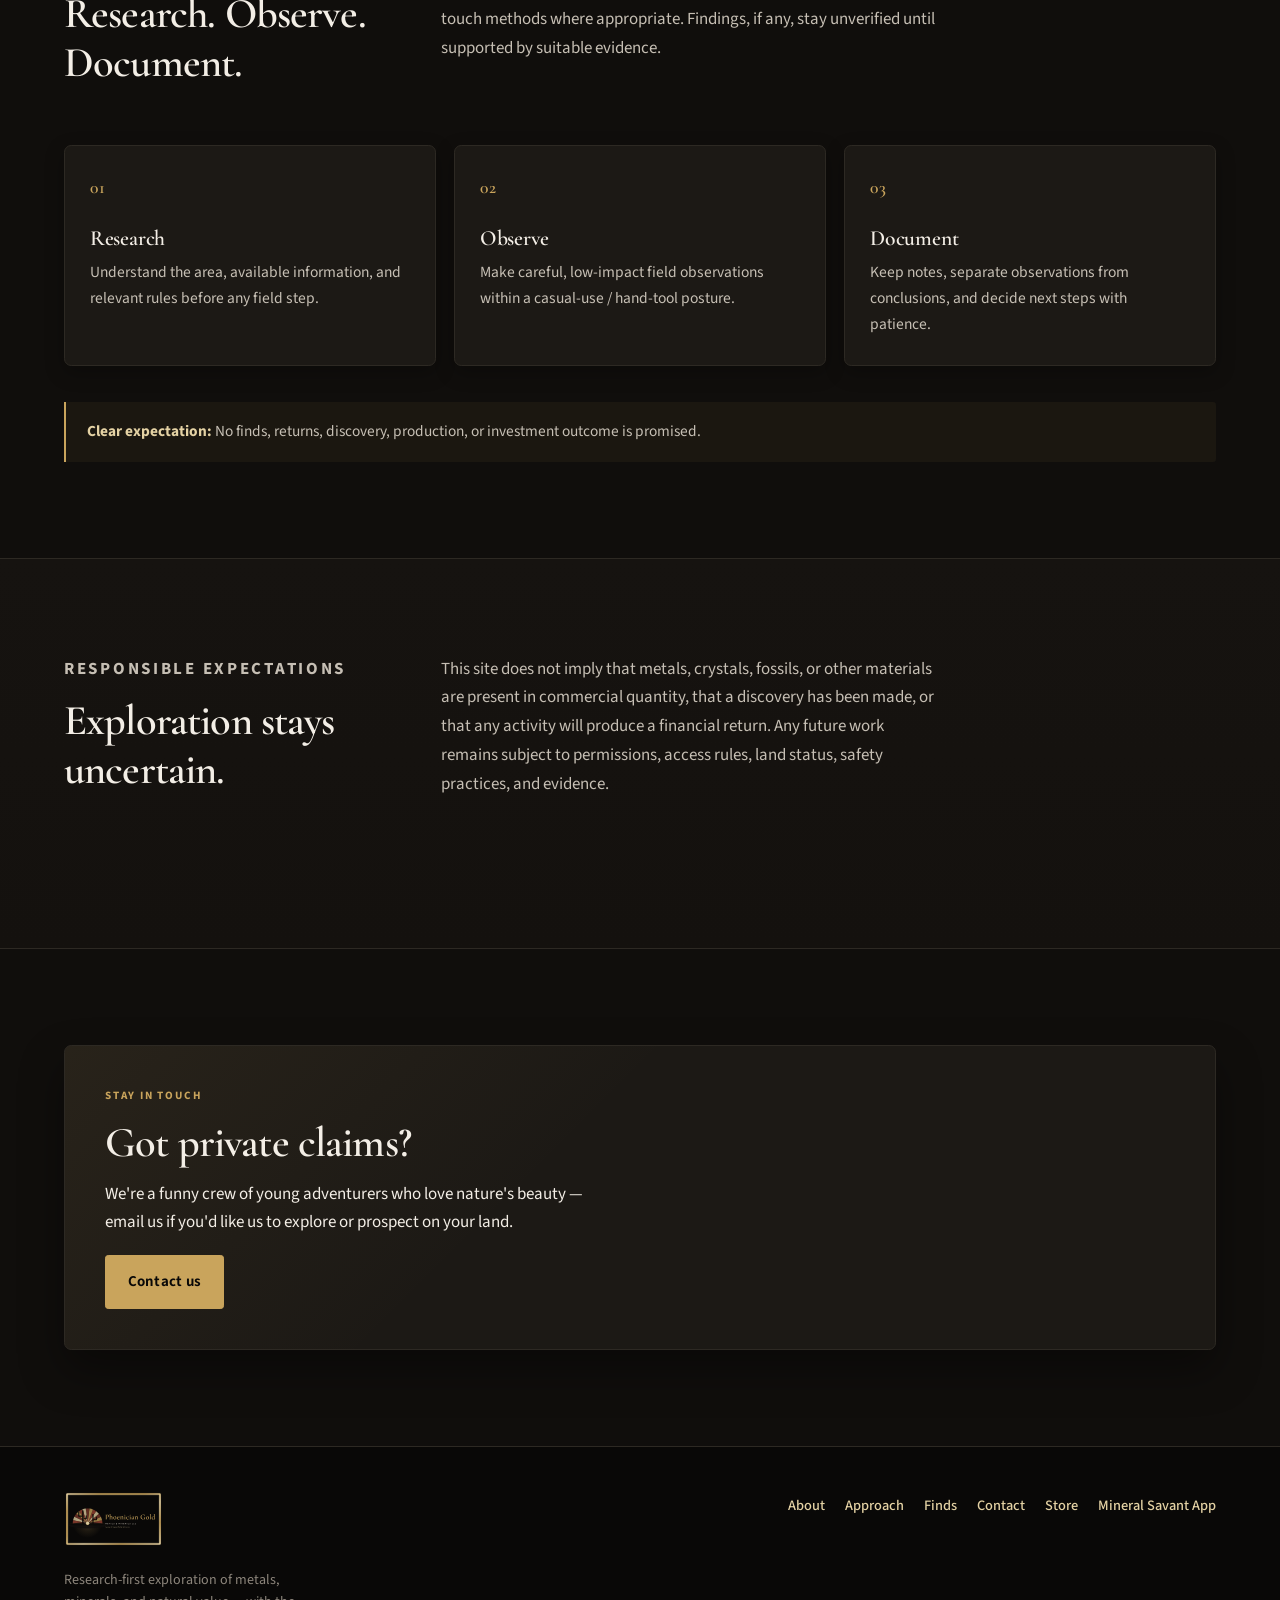
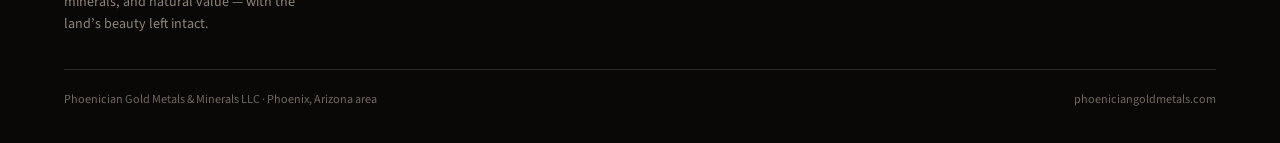
==== commit 57761bbe: "Site: nav and footer link reads 'Mineral Savant App'" ====
--- a/index.html
+++ b/index.html
@@ -29,7 +29,7 @@
           <li><a href="finds.html">Finds</a></li>
           <li><a href="contact.html">Contact</a></li>
           <li><a href="store.html">Store</a></li>
-          <li><a href="app.html">Mineral Savant</a></li>
+          <li><a href="app.html">Mineral Savant App</a></li>
         </ul>
       </nav>
     </div>
@@ -219,7 +219,7 @@
           <li><a href="finds.html">Finds</a></li>
           <li><a href="contact.html">Contact</a></li>
           <li><a href="store.html">Store</a></li>
-          <li><a href="app.html">Mineral Savant</a></li>
+          <li><a href="app.html">Mineral Savant App</a></li>
         </ul>
       </div>
       <div class="footer-bottom">
